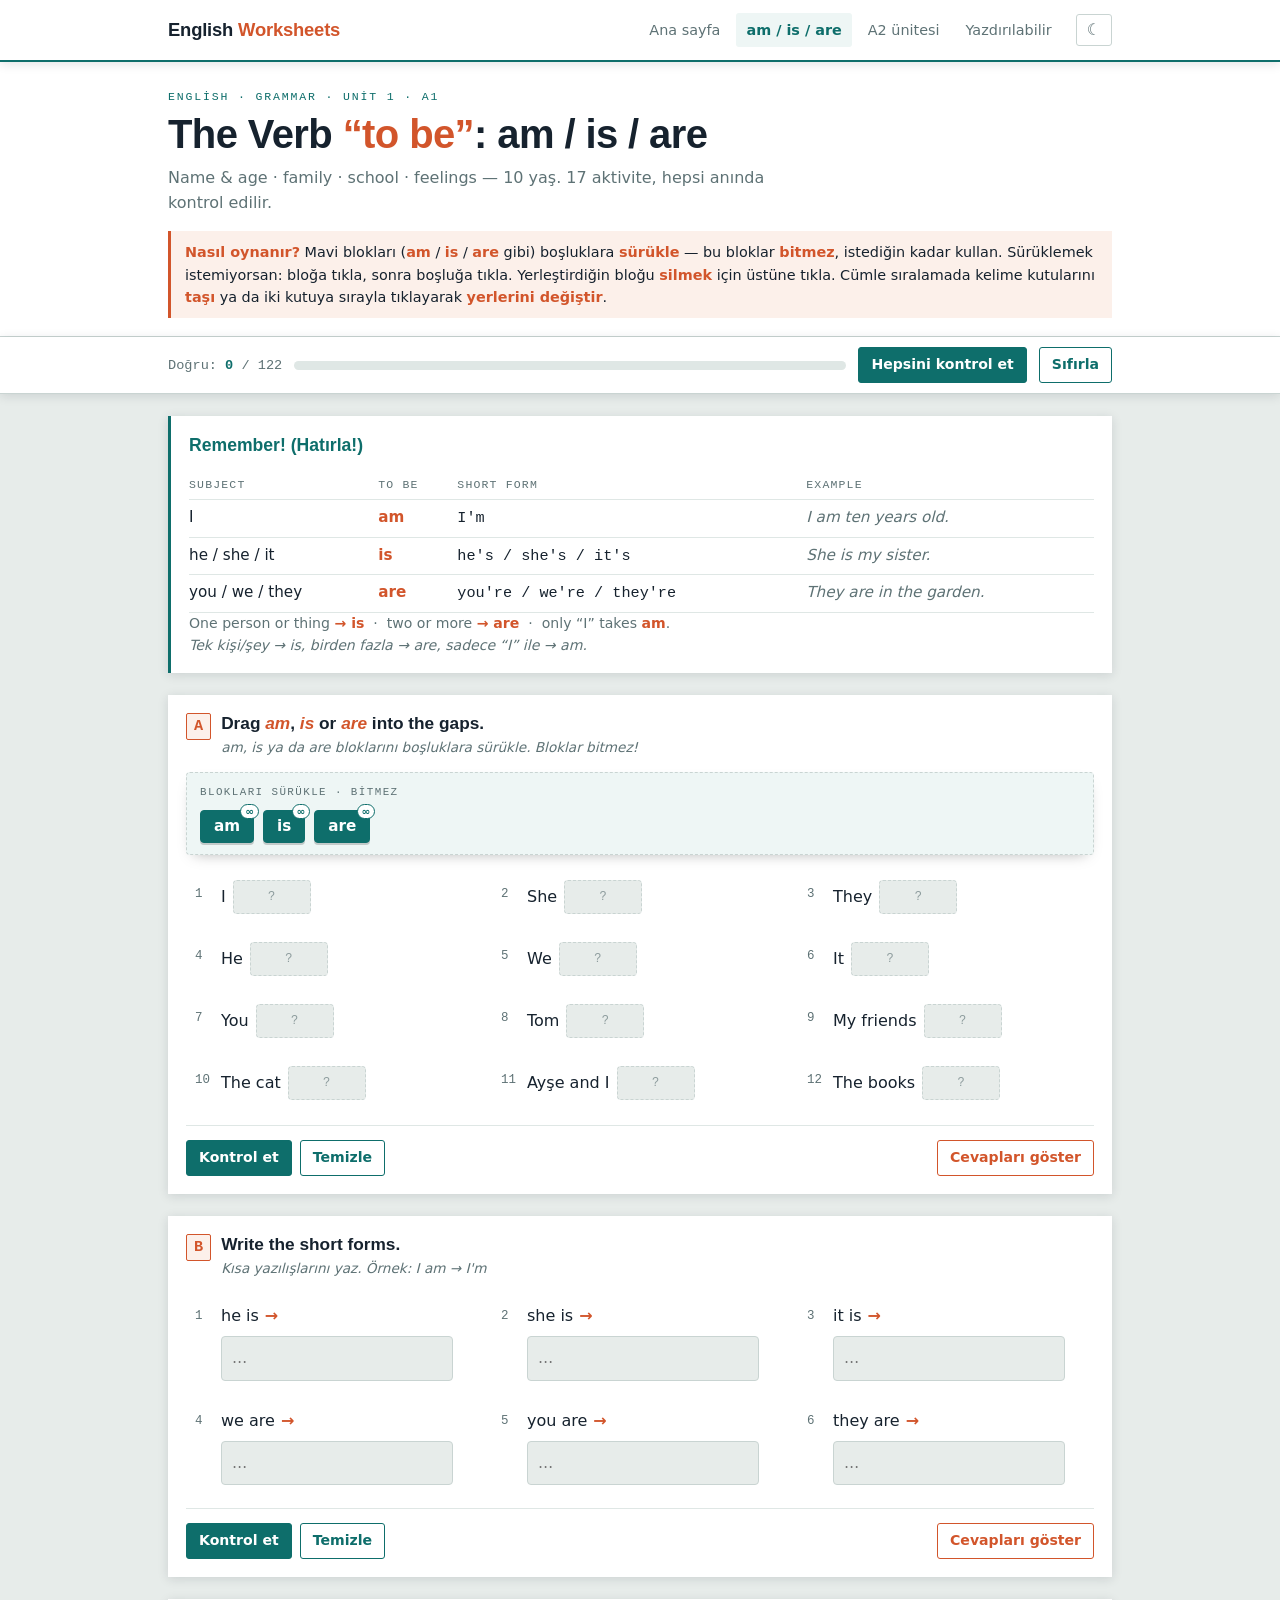
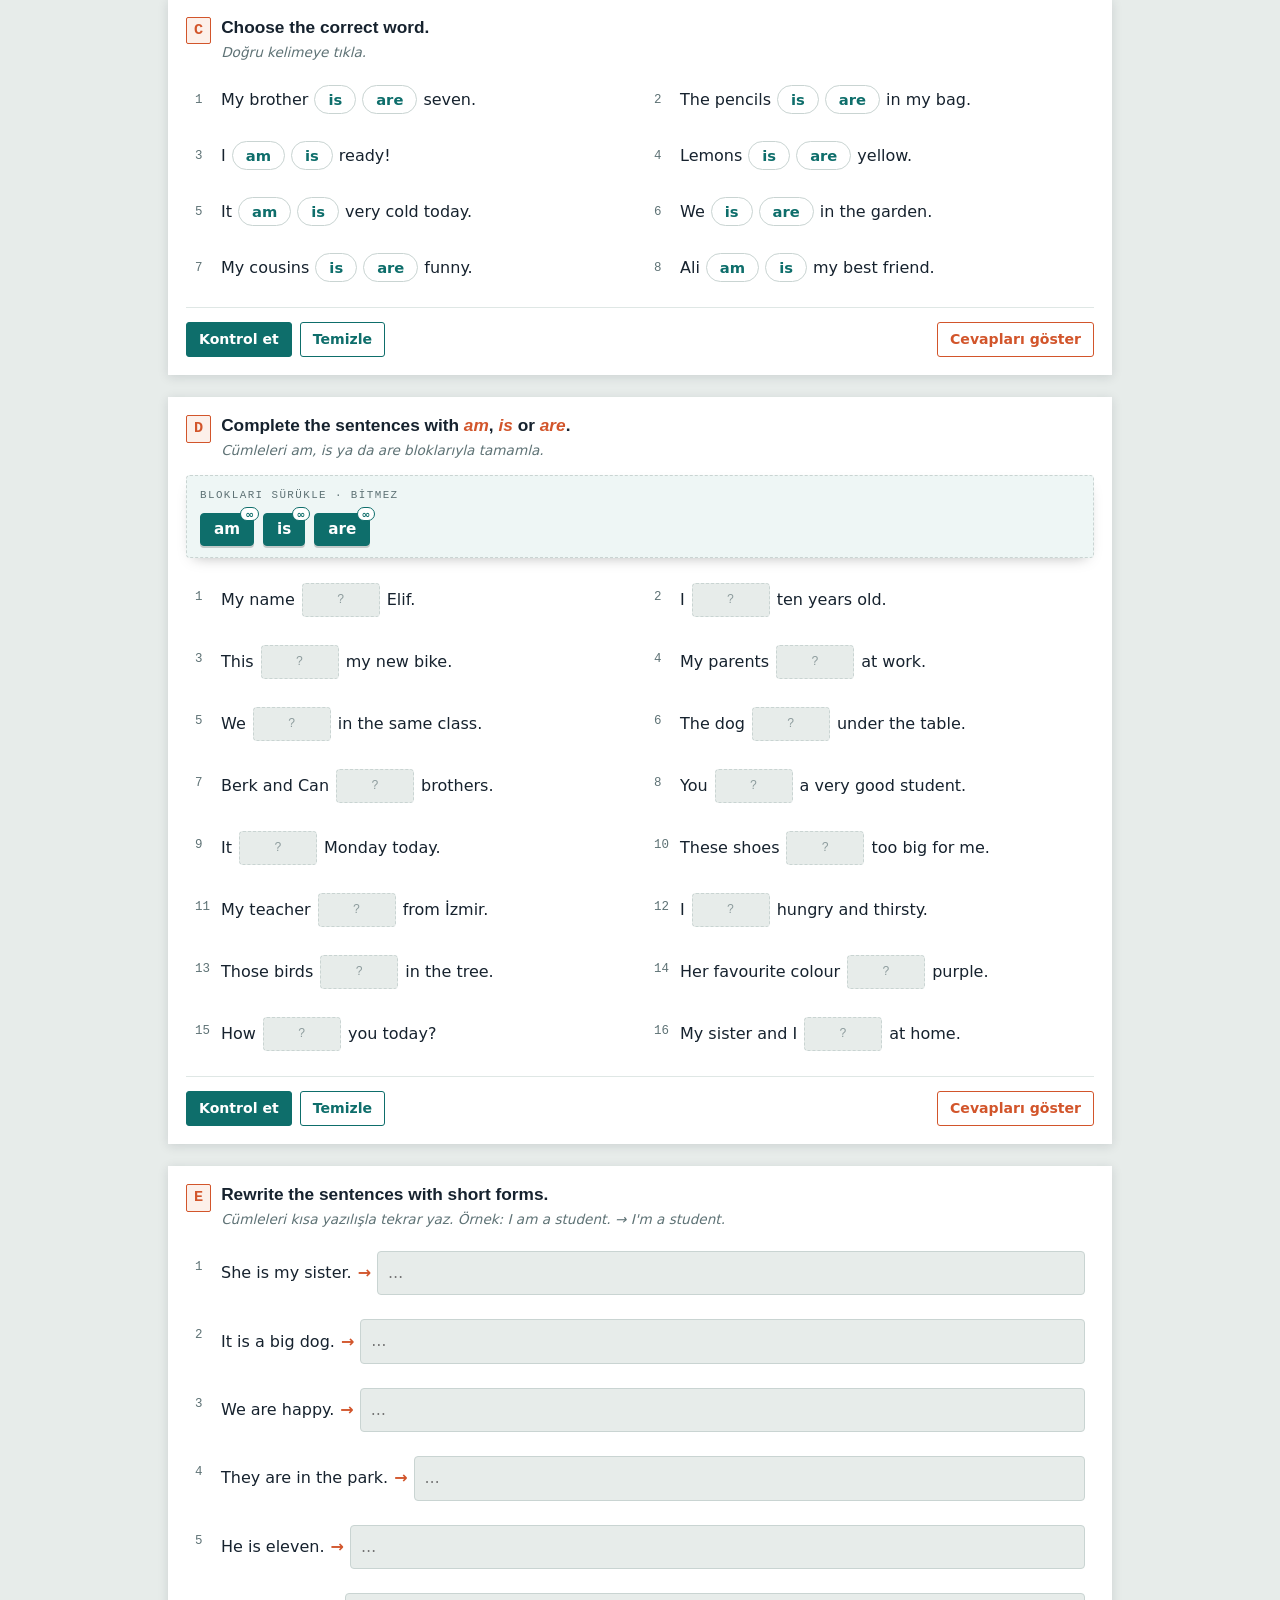
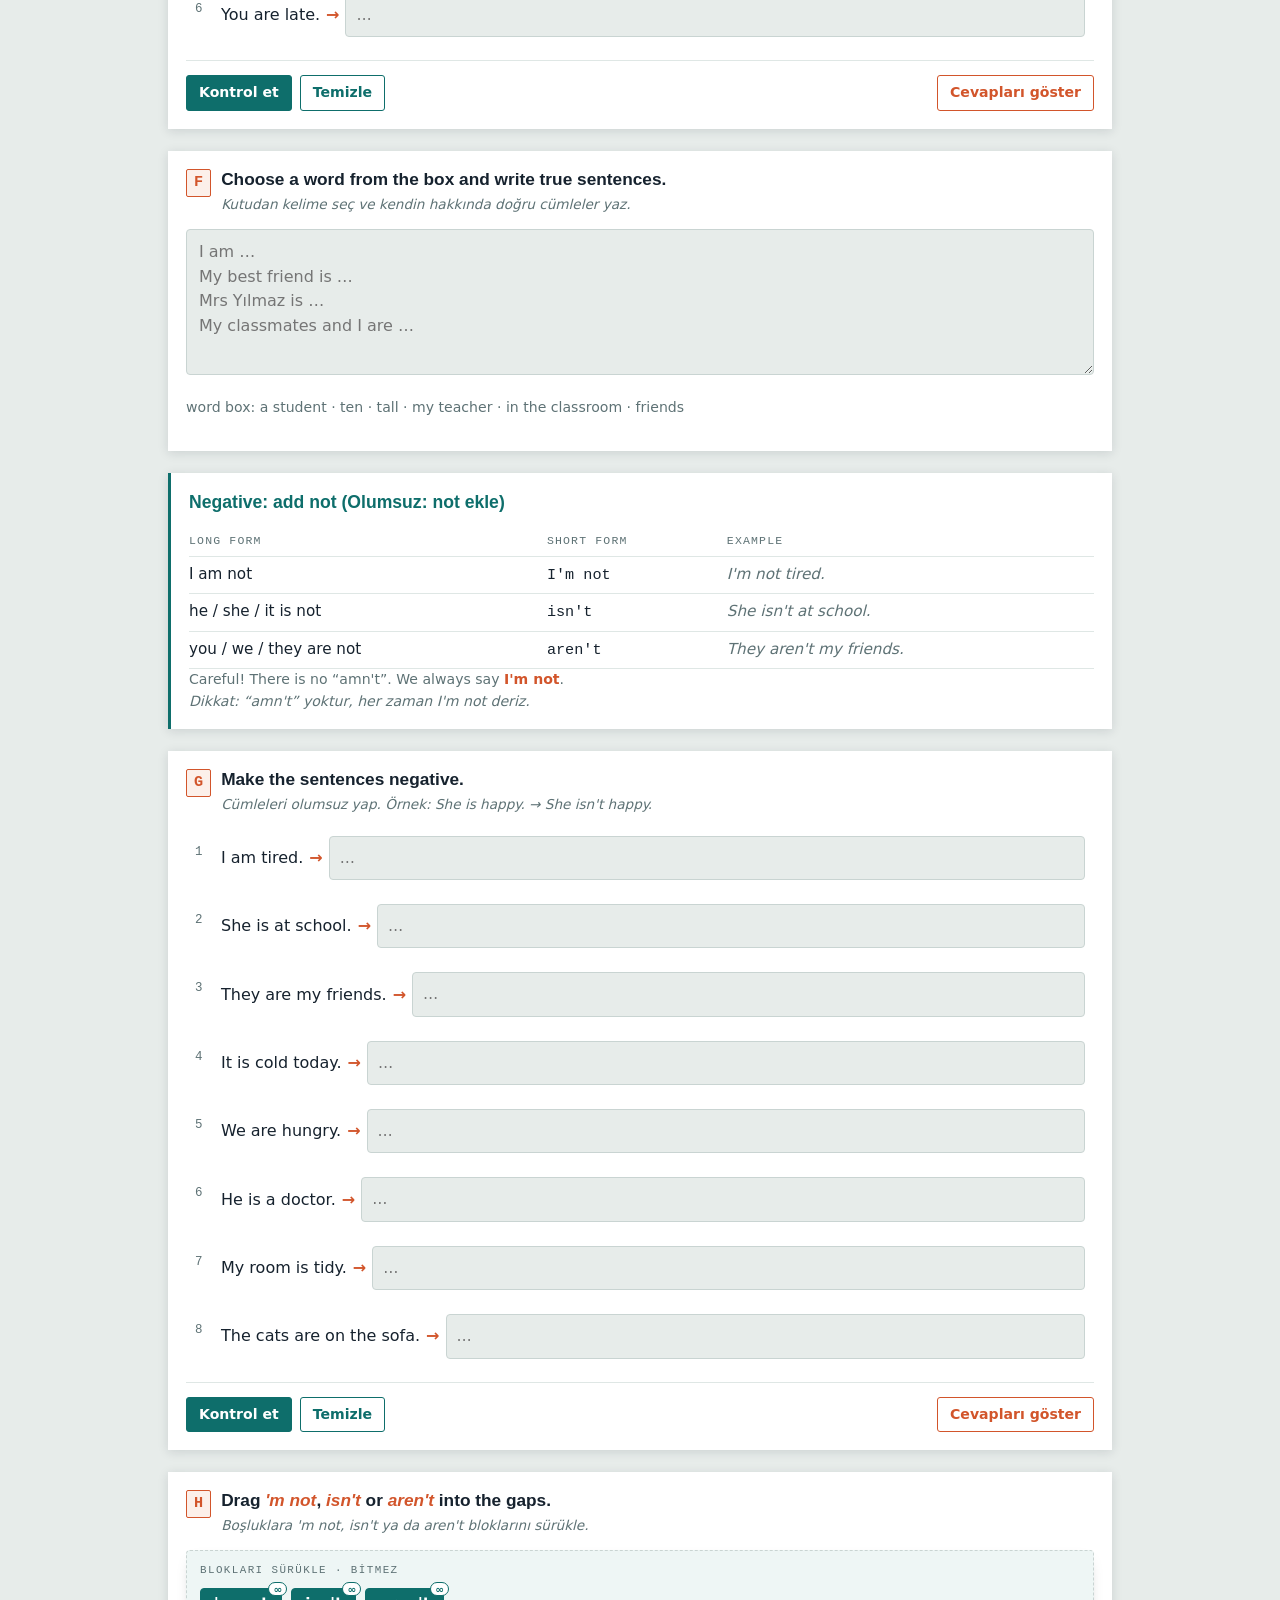
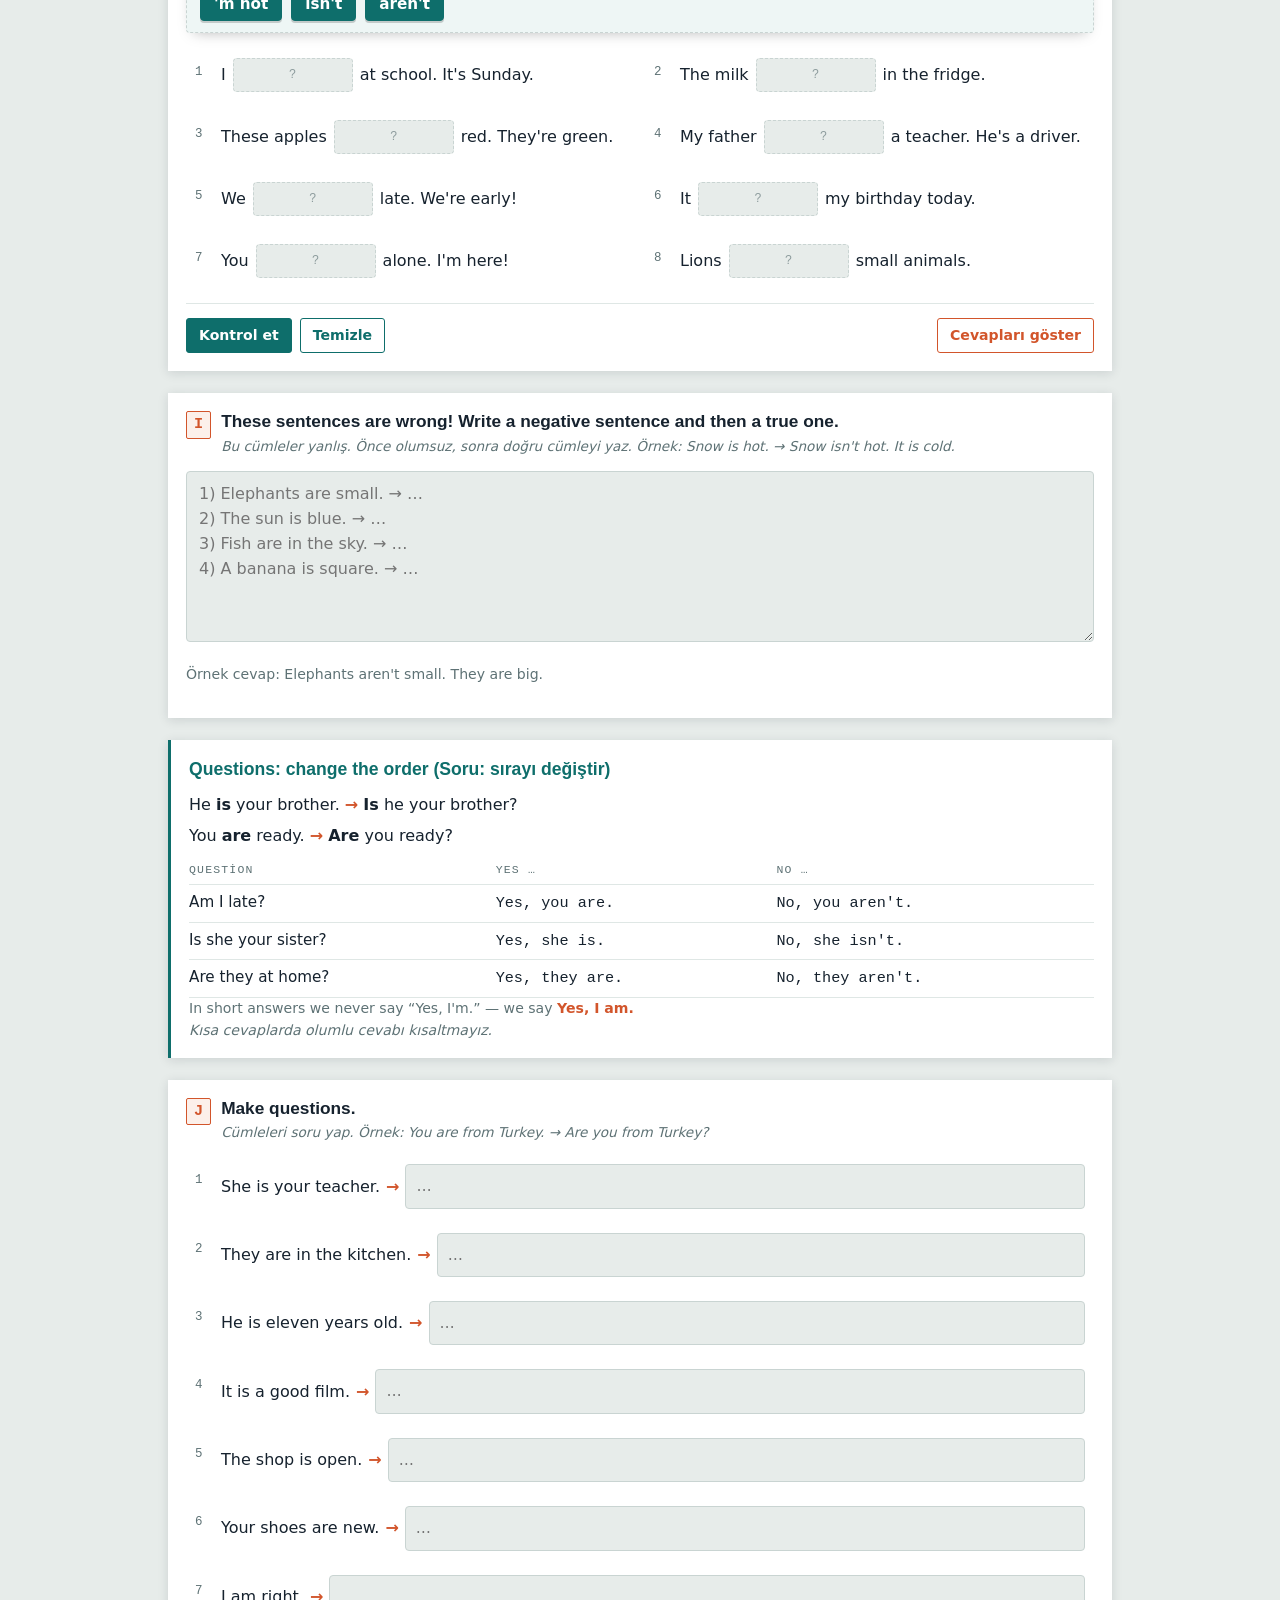
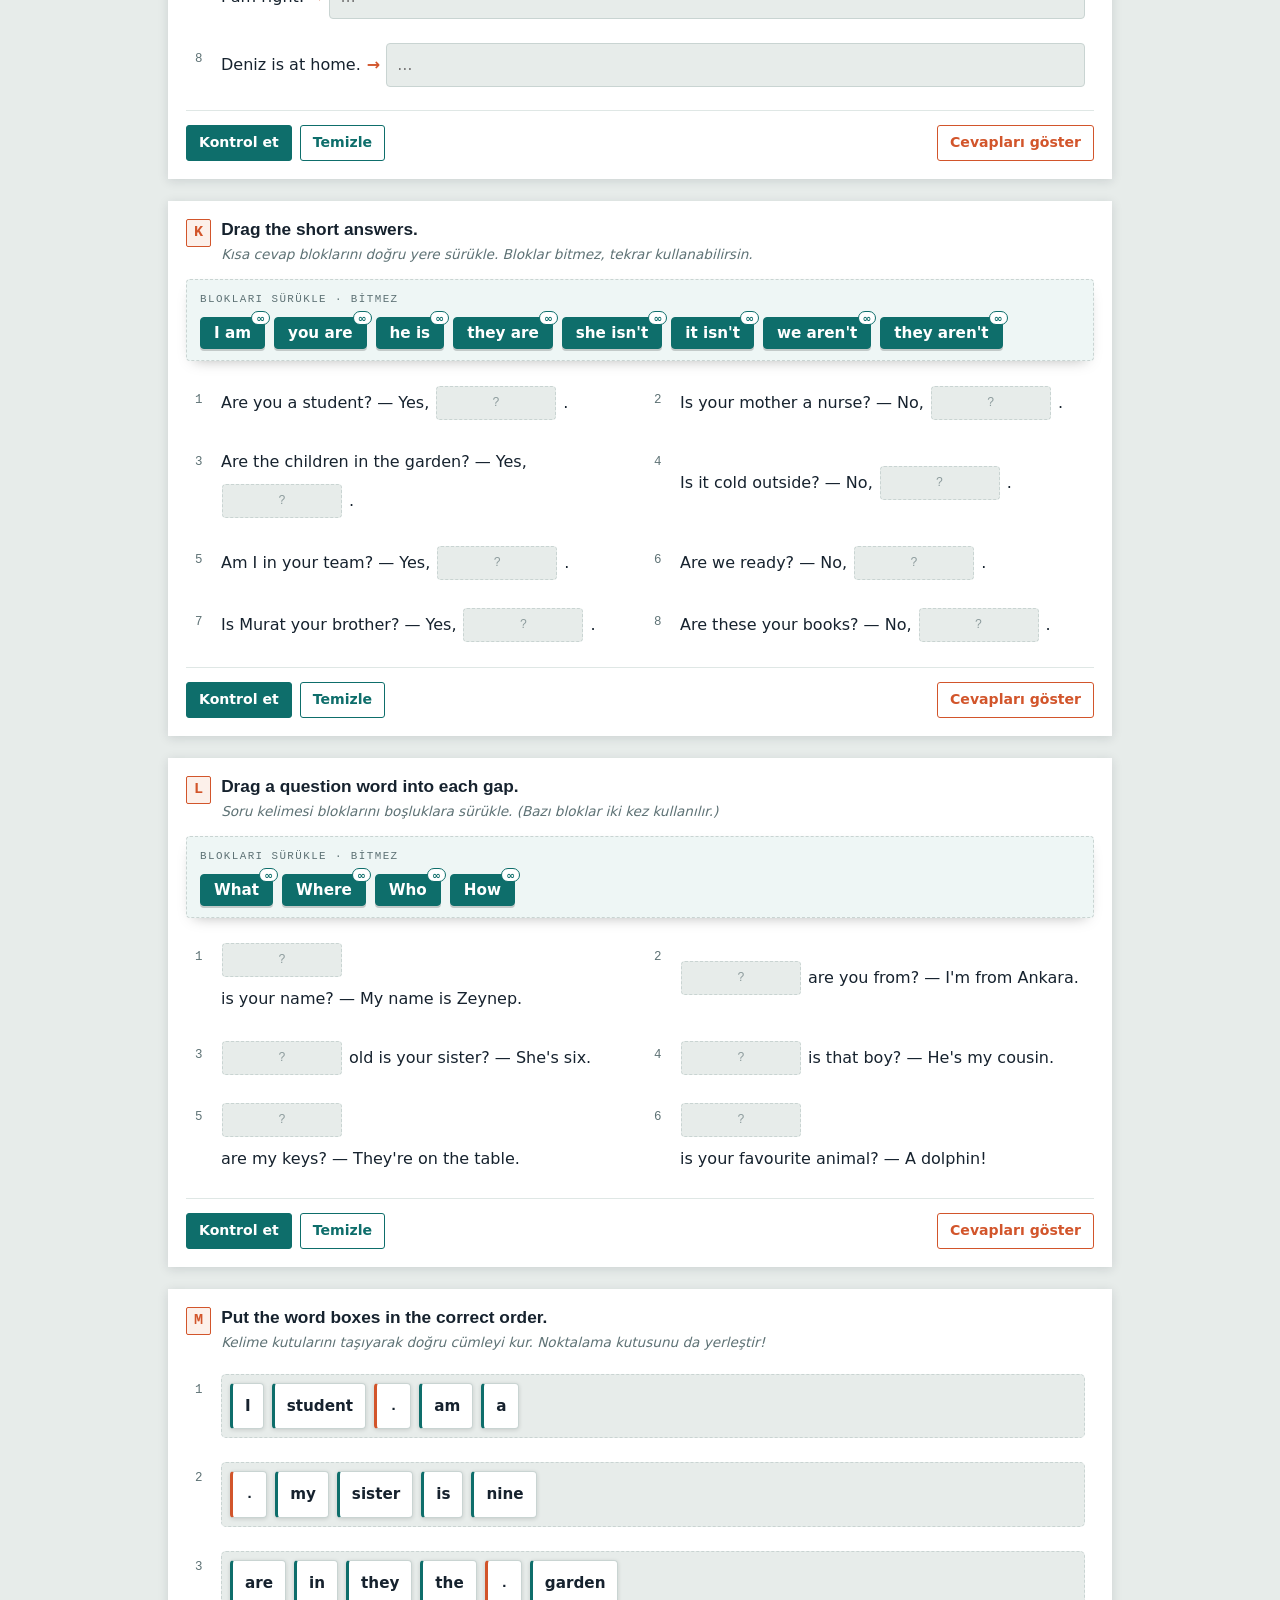
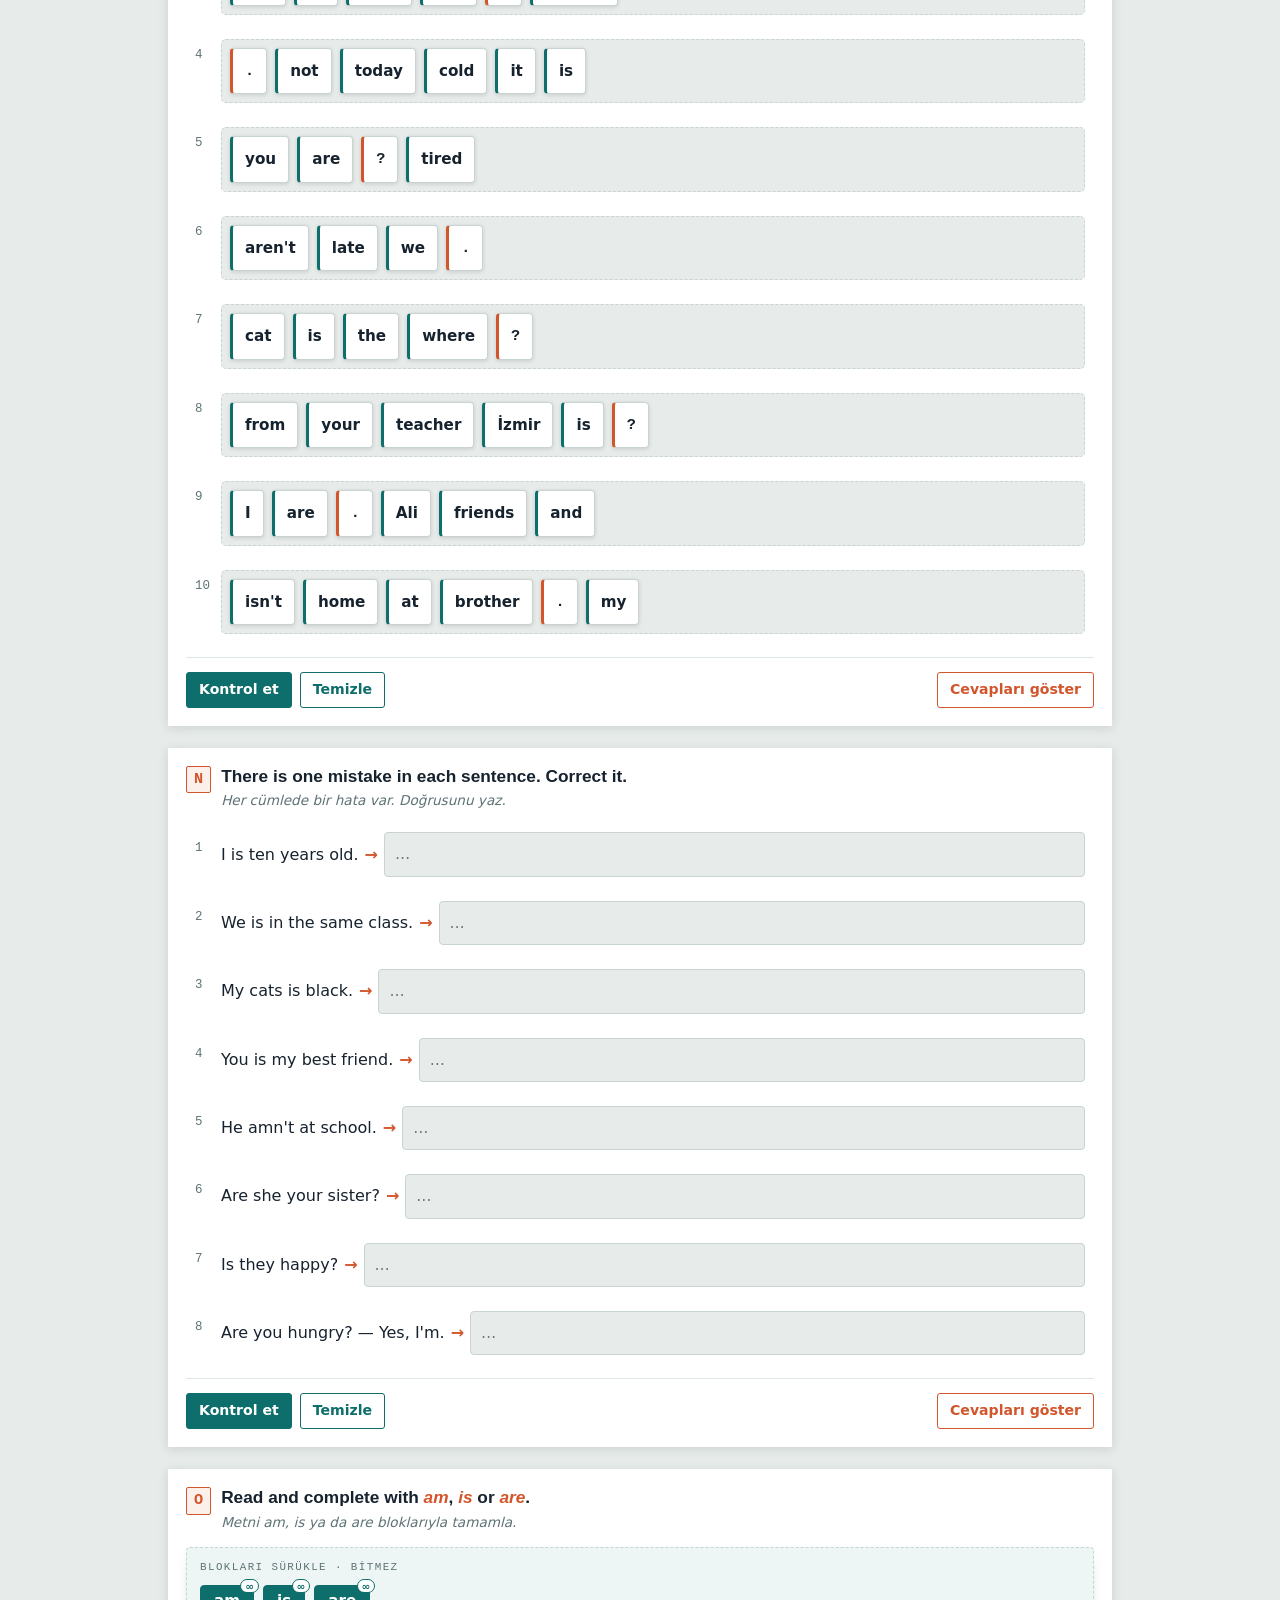
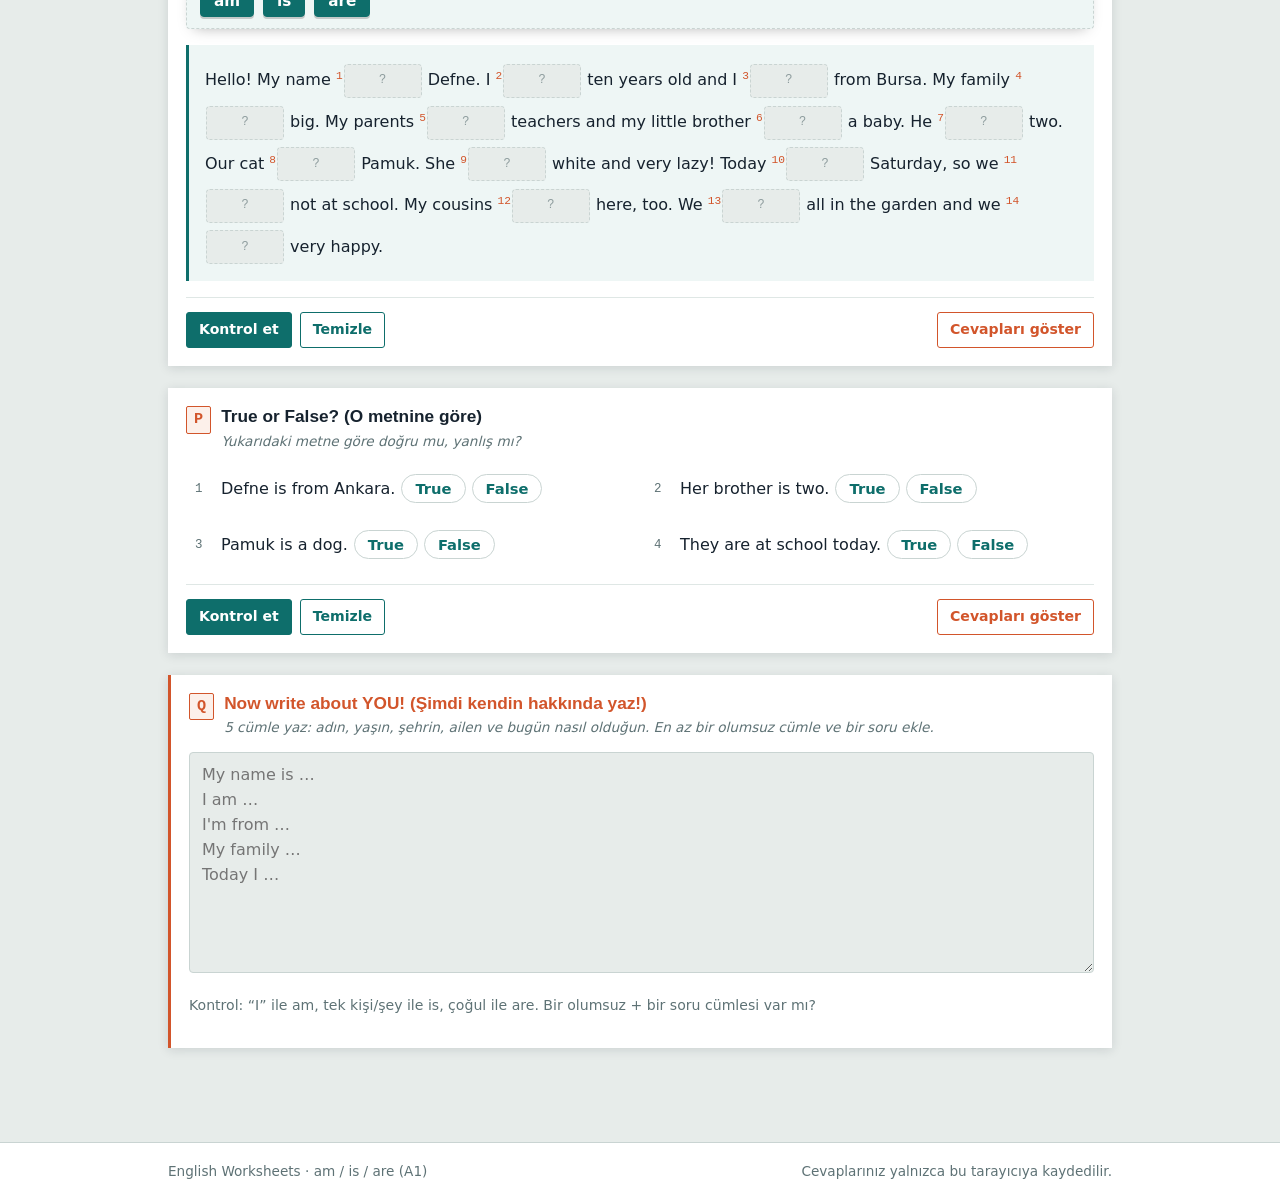
==== units/am-is-are-a1.html @ 67c7190a "first commit Co-Authored-By: Claude Opus 5 <noreply@anthropic.com>" ====
<!doctype html>
<html lang="tr">
<head>
<meta charset="utf-8">
<meta name="viewport" content="width=device-width, initial-scale=1">
<title>am / is / are — İnteraktif Ünite (A1) · English Worksheets</title>
<link rel="stylesheet" href="../assets/style.css">
</head>
<body>

<header class="site-head">
  <div class="wrap">
    <a class="brand" href="../index.html">English <em>Worksheets</em></a>
    <nav class="site-nav">
      <a href="../index.html">Ana sayfa</a>
      <a href="am-is-are-a1.html" aria-current="page">am / is / are</a>
      <a href="am-is-are-a2.html">A2 ünitesi</a>
      <a href="../am-is-are-worksheet.html">Yazdırılabilir</a>
    </nav>
    <button class="theme-btn" type="button" title="Açık / koyu tema" aria-label="Temayı değiştir">☾</button>
  </div>
</header>

<div class="unit-head">
  <div class="wrap">
    <p class="eyebrow">English · Grammar · Unit 1 · A1</p>
    <h1>The Verb <em>“to be”</em>: am / is / are</h1>
    <p class="lede">Name &amp; age · family · school · feelings — 10 yaş. 17 aktivite, hepsi anında kontrol edilir.</p>
    <div class="howto">
      <b>Nasıl oynanır?</b>
      Mavi blokları (<b>am</b> / <b>is</b> / <b>are</b> gibi) boşluklara <b>sürükle</b> — bu bloklar <b>bitmez</b>, istediğin kadar kullan.
      Sürüklemek istemiyorsan: bloğa tıkla, sonra boşluğa tıkla. Yerleştirdiğin bloğu <b>silmek</b> için üstüne tıkla.
      Cümle sıralamada kelime kutularını <b>taşı</b> ya da iki kutuya sırayla tıklayarak <b>yerlerini değiştir</b>.
    </div>
  </div>
</div>

<div class="progress-bar">
  <div class="wrap">
    <span class="count">Doğru: <b>0</b> / 0</span>
    <span class="track"><i></i></span>
    <button class="btn sm" type="button" data-act="check-all">Hepsini kontrol et</button>
    <button class="btn ghost sm" type="button" data-act="reset-all">Sıfırla</button>
  </div>
</div>

<main class="wrap" id="activities"></main>

<footer class="site-foot">
  <div class="wrap">
    <span>English Worksheets · am / is / are (A1)</span>
    <span>Cevaplarınız yalnızca bu tarayıcıya kaydedilir.</span>
  </div>
</footer>

<script src="../assets/engine.js"></script>
<script>
UZ.mount({
  unit: 'am-is-are-a1',
  container: '#activities',
  activities: [

  /* ---------------- kural ---------------- */
  {
    type: 'rule',
    title: 'Remember! (Hatırla!)',
    html: `
      <div class="scroller">
        <table class="grammar">
          <tr><th>Subject</th><th>to be</th><th>Short form</th><th>Example</th></tr>
          <tr><td>I</td><td class="be">am</td><td class="short">I'm</td><td class="ex">I am ten years old.</td></tr>
          <tr><td>he / she / it</td><td class="be">is</td><td class="short">he's / she's / it's</td><td class="ex">She is my sister.</td></tr>
          <tr><td>you / we / they</td><td class="be">are</td><td class="short">you're / we're / they're</td><td class="ex">They are in the garden.</td></tr>
        </table>
      </div>
      <p class="tip">One person or thing <b>→ is</b> &nbsp;·&nbsp; two or more <b>→ are</b> &nbsp;·&nbsp; only “I” takes <b>am</b>.<br>
      <i>Tek kişi/şey → is, birden fazla → are, sadece “I” ile → am.</i></p>`
  },

  /* ---------------- A: blok sürükleme ---------------- */
  {
    type: 'drag', tag: 'A',
    title: 'Drag <i>am</i>, <i>is</i> or <i>are</i> into the gaps.',
    tr: 'am, is ya da are bloklarını boşluklara sürükle. Bloklar bitmez!',
    bank: ['am', 'is', 'are'],
    cols: 3,
    items: [
      { q: 'I ___',          a: 'am'  },
      { q: 'She ___',        a: 'is'  },
      { q: 'They ___',       a: 'are' },
      { q: 'He ___',         a: 'is'  },
      { q: 'We ___',         a: 'are' },
      { q: 'It ___',         a: 'is'  },
      { q: 'You ___',        a: 'are' },
      { q: 'Tom ___',        a: 'is'  },
      { q: 'My friends ___', a: 'are' },
      { q: 'The cat ___',    a: 'is'  },
      { q: 'Ayşe and I ___', a: 'are' },
      { q: 'The books ___',  a: 'are' }
    ]
  },

  /* ---------------- B: yazma ---------------- */
  {
    type: 'type', tag: 'B',
    title: 'Write the short forms.',
    tr: 'Kısa yazılışlarını yaz. Örnek: I am → I\'m',
    cols: 3, size: '', placeholder: '…',
    items: [
      { q: 'he is',   a: ["he's"]   },
      { q: 'she is',  a: ["she's"]  },
      { q: 'it is',   a: ["it's"]   },
      { q: 'we are',  a: ["we're"]  },
      { q: 'you are', a: ["you're"] },
      { q: 'they are',a: ["they're"]}
    ]
  },

  /* ---------------- C: seçenek ---------------- */
  {
    type: 'choice', tag: 'C',
    title: 'Choose the correct word.',
    tr: 'Doğru kelimeye tıkla.',
    cols: 2,
    items: [
      { q: 'My brother ___ seven.',    opts: ['is', 'are'], a: 'is'  },
      { q: 'The pencils ___ in my bag.', opts: ['is', 'are'], a: 'are' },
      { q: 'I ___ ready!',             opts: ['am', 'is'],  a: 'am'  },
      { q: 'Lemons ___ yellow.',       opts: ['is', 'are'], a: 'are' },
      { q: 'It ___ very cold today.',  opts: ['am', 'is'],  a: 'is'  },
      { q: 'We ___ in the garden.',    opts: ['is', 'are'], a: 'are' },
      { q: 'My cousins ___ funny.',    opts: ['is', 'are'], a: 'are' },
      { q: 'Ali ___ my best friend.',  opts: ['am', 'is'],  a: 'is'  }
    ]
  },

  /* ---------------- D: blok sürükleme (cümleler) ---------------- */
  {
    type: 'drag', tag: 'D',
    title: 'Complete the sentences with <i>am</i>, <i>is</i> or <i>are</i>.',
    tr: 'Cümleleri am, is ya da are bloklarıyla tamamla.',
    bank: ['am', 'is', 'are'],
    cols: 2,
    items: [
      { q: 'My name ___ Elif.',              a: 'is'  },
      { q: 'I ___ ten years old.',           a: 'am'  },
      { q: 'This ___ my new bike.',          a: 'is'  },
      { q: 'My parents ___ at work.',        a: 'are' },
      { q: 'We ___ in the same class.',      a: 'are' },
      { q: 'The dog ___ under the table.',   a: 'is'  },
      { q: 'Berk and Can ___ brothers.',     a: 'are' },
      { q: 'You ___ a very good student.',   a: 'are' },
      { q: 'It ___ Monday today.',           a: 'is'  },
      { q: 'These shoes ___ too big for me.',a: 'are' },
      { q: 'My teacher ___ from İzmir.',     a: 'is'  },
      { q: 'I ___ hungry and thirsty.',      a: 'am'  },
      { q: 'Those birds ___ in the tree.',   a: 'are' },
      { q: 'Her favourite colour ___ purple.',a: 'is' },
      { q: 'How ___ you today?',             a: 'are' },
      { q: 'My sister and I ___ at home.',   a: 'are' }
    ]
  },

  /* ---------------- E: yazma ---------------- */
  {
    type: 'type', tag: 'E',
    title: 'Rewrite the sentences with short forms.',
    tr: 'Cümleleri kısa yazılışla tekrar yaz. Örnek: I am a student. → I\'m a student.',
    size: 'xl',
    items: [
      { q: 'She is my sister.',    a: ["She's my sister.", "She's my sister"] },
      { q: 'It is a big dog.',     a: ["It's a big dog.", "It's a big dog"] },
      { q: 'We are happy.',        a: ["We're happy.", "We're happy"] },
      { q: 'They are in the park.',a: ["They're in the park.", "They're in the park"] },
      { q: 'He is eleven.',        a: ["He's eleven.", "He's eleven"] },
      { q: 'You are late.',        a: ["You're late.", "You're late"] }
    ]
  },

  /* ---------------- F: serbest ---------------- */
  {
    type: 'free', tag: 'F',
    title: 'Choose a word from the box and write true sentences.',
    tr: 'Kutudan kelime seç ve kendin hakkında doğru cümleler yaz.',
    rows: 5,
    placeholder: 'I am …\nMy best friend is …\nMrs Yılmaz is …\nMy classmates and I are …',
    note: 'word box: a student · ten · tall · my teacher · in the classroom · friends'
  },

  /* ---------------- kural: olumsuz ---------------- */
  {
    type: 'rule',
    title: 'Negative: add not (Olumsuz: not ekle)',
    html: `
      <div class="scroller">
        <table class="grammar">
          <tr><th>Long form</th><th>Short form</th><th>Example</th></tr>
          <tr><td>I am not</td><td class="short">I'm not</td><td class="ex">I'm not tired.</td></tr>
          <tr><td>he / she / it is not</td><td class="short">isn't</td><td class="ex">She isn't at school.</td></tr>
          <tr><td>you / we / they are not</td><td class="short">aren't</td><td class="ex">They aren't my friends.</td></tr>
        </table>
      </div>
      <p class="tip">Careful! There is no “amn't”. We always say <b>I'm not</b>.<br><i>Dikkat: “amn't” yoktur, her zaman I'm not deriz.</i></p>`
  },

  /* ---------------- G: yazma (olumsuz) ---------------- */
  {
    type: 'type', tag: 'G',
    title: 'Make the sentences negative.',
    tr: 'Cümleleri olumsuz yap. Örnek: She is happy. → She isn\'t happy.',
    size: 'xl',
    items: [
      { q: 'I am tired.',               a: ["I'm not tired.", "I am not tired.", "I'm not tired"] },
      { q: 'She is at school.',         a: ["She isn't at school.", "She is not at school.", "She isn't at school"] },
      { q: 'They are my friends.',      a: ["They aren't my friends.", "They are not my friends.", "They aren't my friends"] },
      { q: 'It is cold today.',         a: ["It isn't cold today.", "It is not cold today.", "It isn't cold today"] },
      { q: 'We are hungry.',            a: ["We aren't hungry.", "We are not hungry.", "We aren't hungry"] },
      { q: 'He is a doctor.',           a: ["He isn't a doctor.", "He is not a doctor.", "He isn't a doctor"] },
      { q: 'My room is tidy.',          a: ["My room isn't tidy.", "My room is not tidy.", "My room isn't tidy"] },
      { q: 'The cats are on the sofa.', a: ["The cats aren't on the sofa.", "The cats are not on the sofa.", "The cats aren't on the sofa"] }
    ]
  },

  /* ---------------- H: blok sürükleme (olumsuz) ---------------- */
  {
    type: 'drag', tag: 'H',
    title: "Drag <i>'m not</i>, <i>isn't</i> or <i>aren't</i> into the gaps.",
    tr: "Boşluklara 'm not, isn't ya da aren't bloklarını sürükle.",
    bank: ["'m not", "isn't", "aren't"],
    cols: 2, wide: true,
    items: [
      { q: "I ___ at school. It's Sunday.",           a: "'m not"  },
      { q: 'The milk ___ in the fridge.',             a: "isn't"   },
      { q: "These apples ___ red. They're green.",    a: "aren't"  },
      { q: "My father ___ a teacher. He's a driver.", a: "isn't"   },
      { q: "We ___ late. We're early!",               a: "aren't"  },
      { q: 'It ___ my birthday today.',               a: "isn't"   },
      { q: "You ___ alone. I'm here!",                a: "aren't"  },
      { q: 'Lions ___ small animals.',                a: "aren't"  }
    ]
  },

  /* ---------------- I: serbest (düzelt) ---------------- */
  {
    type: 'free', tag: 'I',
    title: 'These sentences are wrong! Write a negative sentence and then a true one.',
    tr: 'Bu cümleler yanlış. Önce olumsuz, sonra doğru cümleyi yaz. Örnek: Snow is hot. → Snow isn\'t hot. It is cold.',
    rows: 6,
    placeholder: '1) Elephants are small. → …\n2) The sun is blue. → …\n3) Fish are in the sky. → …\n4) A banana is square. → …',
    note: 'Örnek cevap: Elephants aren\'t small. They are big.'
  },

  /* ---------------- kural: soru ---------------- */
  {
    type: 'rule',
    title: 'Questions: change the order (Soru: sırayı değiştir)',
    html: `
      <p>He <b>is</b> your brother. <span class="arrow">→</span> <b>Is</b> he your brother?</p>
      <p>You <b>are</b> ready. <span class="arrow">→</span> <b>Are</b> you ready?</p>
      <div class="scroller">
        <table class="grammar">
          <tr><th>Question</th><th>Yes …</th><th>No …</th></tr>
          <tr><td>Am I late?</td><td class="short">Yes, you are.</td><td class="short">No, you aren't.</td></tr>
          <tr><td>Is she your sister?</td><td class="short">Yes, she is.</td><td class="short">No, she isn't.</td></tr>
          <tr><td>Are they at home?</td><td class="short">Yes, they are.</td><td class="short">No, they aren't.</td></tr>
        </table>
      </div>
      <p class="tip">In short answers we never say “Yes, I'm.” — we say <b>Yes, I am.</b><br><i>Kısa cevaplarda olumlu cevabı kısaltmayız.</i></p>`
  },

  /* ---------------- J: yazma (soru) ---------------- */
  {
    type: 'type', tag: 'J',
    title: 'Make questions.',
    tr: 'Cümleleri soru yap. Örnek: You are from Turkey. → Are you from Turkey?',
    size: 'xl',
    items: [
      { q: 'She is your teacher.',      a: ['Is she your teacher?', 'Is she your teacher'] },
      { q: 'They are in the kitchen.',  a: ['Are they in the kitchen?', 'Are they in the kitchen'] },
      { q: 'He is eleven years old.',   a: ['Is he eleven years old?', 'Is he eleven years old'] },
      { q: 'It is a good film.',        a: ['Is it a good film?', 'Is it a good film'] },
      { q: 'The shop is open.',         a: ['Is the shop open?', 'Is the shop open'] },
      { q: 'Your shoes are new.',       a: ['Are your shoes new?', 'Are your shoes new'] },
      { q: 'I am right.',               a: ['Am I right?', 'Am I right'] },
      { q: 'Deniz is at home.',         a: ['Is Deniz at home?', 'Is Deniz at home'] }
    ]
  },

  /* ---------------- K: blok sürükleme (kısa cevap) ---------------- */
  {
    type: 'drag', tag: 'K',
    title: 'Drag the short answers.',
    tr: 'Kısa cevap bloklarını doğru yere sürükle. Bloklar bitmez, tekrar kullanabilirsin.',
    bank: ['I am', 'you are', 'he is', 'they are', "she isn't", "it isn't", "we aren't", "they aren't"],
    cols: 2, wide: true,
    items: [
      { q: 'Are you a student? — Yes, ___.',              a: 'I am'       },
      { q: 'Is your mother a nurse? — No, ___.',          a: "she isn't"  },
      { q: 'Are the children in the garden? — Yes, ___.', a: 'they are'   },
      { q: 'Is it cold outside? — No, ___.',              a: "it isn't"   },
      { q: 'Am I in your team? — Yes, ___.',              a: 'you are'    },
      { q: 'Are we ready? — No, ___.',                    a: "we aren't"  },
      { q: 'Is Murat your brother? — Yes, ___.',          a: 'he is'      },
      { q: 'Are these your books? — No, ___.',            a: "they aren't"}
    ]
  },

  /* ---------------- L: blok sürükleme (soru kelimeleri) ---------------- */
  {
    type: 'drag', tag: 'L',
    title: 'Drag a question word into each gap.',
    tr: 'Soru kelimesi bloklarını boşluklara sürükle. (Bazı bloklar iki kez kullanılır.)',
    bank: ['What', 'Where', 'Who', 'How'],
    cols: 2, wide: true,
    items: [
      { q: '___ is your name? — My name is Zeynep.',     a: 'What'  },
      { q: '___ are you from? — I\'m from Ankara.',       a: 'Where' },
      { q: '___ old is your sister? — She\'s six.',       a: 'How'   },
      { q: '___ is that boy? — He\'s my cousin.',         a: 'Who'   },
      { q: '___ are my keys? — They\'re on the table.',   a: 'Where' },
      { q: '___ is your favourite animal? — A dolphin!',  a: 'What'  }
    ]
  },

  /* ---------------- M: cümle sıralama (taşınabilir kutular) ---------------- */
  {
    type: 'order', tag: 'M',
    title: 'Put the word boxes in the correct order.',
    tr: 'Kelime kutularını taşıyarak doğru cümleyi kur. Noktalama kutusunu da yerleştir!',
    items: [
      { words: ['am', 'I', 'student', 'a', '.'],                  a: ['I', 'am', 'a', 'student', '.'] },
      { words: ['is', 'sister', 'my', 'nine', '.'],               a: ['My', 'sister', 'is', 'nine', '.'] },
      { words: ['are', 'they', 'garden', 'the', 'in', '.'],       a: ['They', 'are', 'in', 'the', 'garden', '.'] },
      { words: ['not', 'is', 'cold', 'it', 'today', '.'],         a: ['It', 'is', 'not', 'cold', 'today', '.'] },
      { words: ['you', 'are', 'tired', '?'],                      a: ['Are', 'you', 'tired', '?'] },
      { words: ["aren't", 'we', 'late', '.'],                     a: ['We', "aren't", 'late', '.'] },
      { words: ['is', 'where', 'cat', 'the', '?'],                a: ['Where', 'is', 'the', 'cat', '?'] },
      { words: ['teacher', 'is', 'your', 'from', 'İzmir', '?'],   a: ['Is', 'your', 'teacher', 'from', 'İzmir', '?'] },
      { words: ['and', 'Ali', 'friends', 'are', 'I', '.'],        a: ['Ali', 'and', 'I', 'are', 'friends', '.'] },
      { words: ["isn't", 'brother', 'my', 'home', 'at', '.'],     a: ['My', 'brother', "isn't", 'at', 'home', '.'] }
    ]
  },

  /* ---------------- N: yazma (hatayı düzelt) ---------------- */
  {
    type: 'type', tag: 'N',
    title: 'There is one mistake in each sentence. Correct it.',
    tr: 'Her cümlede bir hata var. Doğrusunu yaz.',
    size: 'xl',
    items: [
      { q: 'I is ten years old.',        a: ['I am ten years old.', "I'm ten years old.", 'I am ten years old'] },
      { q: 'We is in the same class.',   a: ['We are in the same class.', "We're in the same class.", 'We are in the same class'] },
      { q: 'My cats is black.',          a: ['My cats are black.', 'My cats are black'] },
      { q: 'You is my best friend.',     a: ['You are my best friend.', "You're my best friend.", 'You are my best friend'] },
      { q: "He amn't at school.",        a: ["He isn't at school.", 'He is not at school.', "He isn't at school"] },
      { q: 'Are she your sister?',       a: ['Is she your sister?', 'Is she your sister'] },
      { q: 'Is they happy?',             a: ['Are they happy?', 'Are they happy'] },
      { q: "Are you hungry? — Yes, I'm.",a: ['Yes, I am.', 'Are you hungry? — Yes, I am.', 'Yes, I am'] }
    ]
  },

  /* ---------------- O: okuma + blok sürükleme ---------------- */
  {
    type: 'cloze', tag: 'O',
    title: 'Read and complete with <i>am</i>, <i>is</i> or <i>are</i>.',
    tr: 'Metni am, is ya da are bloklarıyla tamamla.',
    bank: ['am', 'is', 'are'],
    text: 'Hello! My name ___ Defne. I ___ ten years old and I ___ from Bursa. ' +
          'My family ___ big. My parents ___ teachers and my little brother ___ a baby. ' +
          'He ___ two. Our cat ___ Pamuk. She ___ white and very lazy! ' +
          'Today ___ Saturday, so we ___ not at school. My cousins ___ here, too. ' +
          'We ___ all in the garden and we ___ very happy.',
    answers: ['is', 'am', 'am', 'is', 'are', 'is', 'is', 'is', 'is', 'is', 'are', 'are', 'are', 'are']
  },

  /* ---------------- P: True / False ---------------- */
  {
    type: 'choice', tag: 'P',
    title: 'True or False? (O metnine göre)',
    tr: 'Yukarıdaki metne göre doğru mu, yanlış mı?',
    cols: 2,
    items: [
      { q: 'Defne is from Ankara.',    opts: ['True', 'False'], a: 'False' },
      { q: 'Her brother is two.',      opts: ['True', 'False'], a: 'True'  },
      { q: 'Pamuk is a dog.',          opts: ['True', 'False'], a: 'False' },
      { q: 'They are at school today.',opts: ['True', 'False'], a: 'False' }
    ]
  },

  /* ---------------- Q: serbest yazma ---------------- */
  {
    type: 'free', tag: 'Q', challenge: true,
    title: 'Now write about YOU! (Şimdi kendin hakkında yaz!)',
    tr: '5 cümle yaz: adın, yaşın, şehrin, ailen ve bugün nasıl olduğun. En az bir olumsuz cümle ve bir soru ekle.',
    rows: 8,
    placeholder: "My name is …\nI am …\nI'm from …\nMy family …\nToday I …",
    note: 'Kontrol: “I” ile am, tek kişi/şey ile is, çoğul ile are. Bir olumsuz + bir soru cümlesi var mı?'
  }

  ]
});
</script>
</body>
</html>
---- assets/style.css ----
/* ===========================================================
   English Worksheets — ortak tema + interaktif aktivite stilleri
   =========================================================== */

:root {
  --paper: #ffffff;
  --ground: #e7ecea;
  --ink: #16222e;
  --ink-soft: #5e7275;
  --rule: #c9d4d2;
  --rule-soft: #dfe7e5;
  --teal: #0e6e6b;
  --teal-tint: #eef6f5;
  --orange: #d2552b;
  --orange-tint: #fcf0ea;
  --ok: #1d7a4c;
  --ok-tint: #e9f6ee;
  --bad: #c3341f;
  --bad-tint: #fcebe8;
  --shadow: 0 2px 10px rgba(22, 34, 46, .13);
  --shadow-lift: 0 10px 26px rgba(22, 34, 46, .22);
}

@media (prefers-color-scheme: dark) {
  :root {
    --paper: #151c21;
    --ground: #0d1215;
    --ink: #e6edea;
    --ink-soft: #9aaeb0;
    --rule: #38474b;
    --rule-soft: #263137;
    --teal: #5ac8bd;
    --teal-tint: #19282a;
    --orange: #f0906a;
    --orange-tint: #2a1f1a;
    --ok: #63d19a;
    --ok-tint: #14271d;
    --bad: #f3846f;
    --bad-tint: #2b1a17;
    --shadow: 0 2px 10px rgba(0, 0, 0, .5);
    --shadow-lift: 0 10px 26px rgba(0, 0, 0, .6);
  }
}
:root[data-theme="dark"] {
  --paper: #151c21;
  --ground: #0d1215;
  --ink: #e6edea;
  --ink-soft: #9aaeb0;
  --rule: #38474b;
  --rule-soft: #263137;
  --teal: #5ac8bd;
  --teal-tint: #19282a;
  --orange: #f0906a;
  --orange-tint: #2a1f1a;
  --ok: #63d19a;
  --ok-tint: #14271d;
  --bad: #f3846f;
  --bad-tint: #2b1a17;
  --shadow: 0 2px 10px rgba(0, 0, 0, .5);
  --shadow-lift: 0 10px 26px rgba(0, 0, 0, .6);
}
:root[data-theme="light"] {
  --paper: #ffffff;
  --ground: #e7ecea;
  --ink: #16222e;
  --ink-soft: #5e7275;
  --rule: #c9d4d2;
  --rule-soft: #dfe7e5;
  --teal: #0e6e6b;
  --teal-tint: #eef6f5;
  --orange: #d2552b;
  --orange-tint: #fcf0ea;
  --ok: #1d7a4c;
  --ok-tint: #e9f6ee;
  --bad: #c3341f;
  --bad-tint: #fcebe8;
  --shadow: 0 2px 10px rgba(22, 34, 46, .13);
  --shadow-lift: 0 10px 26px rgba(22, 34, 46, .22);
}

* { box-sizing: border-box; }
[hidden] { display: none !important; }   /* .solution/.score gizli kalsın */

body {
  margin: 0;
  background: var(--ground);
  color: var(--ink);
  font-family: "Segoe UI", -apple-system, system-ui, sans-serif;
  font-size: 16px;
  line-height: 1.55;
  -webkit-text-size-adjust: 100%;
}

a { color: var(--teal); }

.wrap { max-width: 980px; margin: 0 auto; padding: 0 18px; }

/* ---------------- site header ---------------- */
.site-head {
  position: sticky;
  top: 0;
  z-index: 40;
  background: var(--paper);
  border-bottom: 2.5px solid var(--teal);
  box-shadow: var(--shadow);
}
.site-head .wrap {
  display: flex;
  align-items: center;
  gap: 14px;
  min-height: 60px;
  flex-wrap: wrap;
  padding-top: 8px;
  padding-bottom: 8px;
}
.brand {
  font-family: "Trebuchet MS", "Segoe UI", sans-serif;
  font-weight: 700;
  font-size: 1.15rem;
  letter-spacing: -.01em;
  text-decoration: none;
  color: var(--ink);
  margin-right: auto;
}
.brand em { font-style: normal; color: var(--orange); }
.site-nav { display: flex; gap: 6px; flex-wrap: wrap; }
.site-nav a {
  font-size: .9rem;
  text-decoration: none;
  color: var(--ink-soft);
  padding: 6px 10px;
  border-radius: 3px;
}
.site-nav a:hover { background: var(--teal-tint); color: var(--teal); }
.site-nav a[aria-current="page"] { color: var(--teal); font-weight: 600; background: var(--teal-tint); }

.theme-btn {
  font: inherit;
  font-size: 1rem;
  line-height: 1;
  background: transparent;
  border: 1.5px solid var(--rule);
  color: var(--ink-soft);
  border-radius: 3px;
  padding: 7px 10px;
  cursor: pointer;
}
.theme-btn:hover { border-color: var(--teal); color: var(--teal); }

/* ---------------- generic typography ---------------- */
.eyebrow {
  font-family: Consolas, "Courier New", monospace;
  font-size: .72rem;
  letter-spacing: .16em;
  text-transform: uppercase;
  color: var(--teal);
  margin: 0 0 6px;
}
h1 {
  font-family: "Trebuchet MS", "Segoe UI", sans-serif;
  font-size: clamp(1.7rem, 4.6vw, 2.5rem);
  line-height: 1.1;
  letter-spacing: -.015em;
  text-wrap: balance;
  margin: 0;
}
h1 em { font-style: normal; color: var(--orange); }
.lede { color: var(--ink-soft); margin: 10px 0 0; max-width: 62ch; }

/* ---------------- hero ---------------- */
.hero {
  background: var(--paper);
  border-bottom: 1px solid var(--rule);
  padding: 36px 0 32px;
}
.hero .sub { color: var(--ink-soft); margin: 10px 0 0; max-width: 60ch; }
.hero-cta { display: flex; gap: 10px; flex-wrap: wrap; margin-top: 20px; }

/* ---------------- buttons ---------------- */
.btn {
  font: inherit;
  font-weight: 600;
  border: 1.5px solid var(--teal);
  background: var(--teal);
  color: var(--paper);
  border-radius: 3px;
  padding: 9px 16px;
  cursor: pointer;
  text-decoration: none;
  display: inline-flex;
  align-items: center;
  gap: 7px;
}
.btn:hover { filter: brightness(1.1); }
.btn:focus-visible { outline: 3px solid var(--orange); outline-offset: 2px; }
.btn.ghost { background: transparent; color: var(--teal); }
.btn.ghost:hover { background: var(--teal-tint); filter: none; }
.btn.warn { border-color: var(--orange); background: transparent; color: var(--orange); }
.btn.warn:hover { background: var(--orange-tint); filter: none; }
.btn.sm { padding: 6px 12px; font-size: .88rem; }

/* ---------------- unit cards (hub) ---------------- */
.section-h {
  display: flex;
  align-items: baseline;
  justify-content: space-between;
  gap: 12px;
  border-bottom: 1px solid var(--rule);
  padding-bottom: 8px;
  margin: 34px 0 18px;
}
.section-h h2 {
  font-family: "Trebuchet MS", "Segoe UI", sans-serif;
  font-size: 1.25rem;
  margin: 0;
}
.section-h p { margin: 0; color: var(--ink-soft); font-size: .88rem; }

.grid { display: grid; gap: 16px; grid-template-columns: repeat(auto-fill, minmax(270px, 1fr)); }

.unit {
  background: var(--paper);
  border-left: 3px solid var(--teal);
  box-shadow: var(--shadow);
  padding: 16px 18px 18px;
  display: flex;
  flex-direction: column;
  gap: 8px;
  text-decoration: none;
  color: inherit;
  transition: transform .12s ease, box-shadow .12s ease;
}
.unit:hover { transform: translateY(-2px); box-shadow: var(--shadow-lift); }
.unit.flat { border-left-color: var(--orange); }
.unit .kicker {
  font-family: Consolas, "Courier New", monospace;
  font-size: .7rem;
  letter-spacing: .14em;
  text-transform: uppercase;
  color: var(--ink-soft);
}
.unit h3 {
  font-family: "Trebuchet MS", "Segoe UI", sans-serif;
  font-size: 1.1rem;
  margin: 0;
  line-height: 1.2;
}
.unit p { margin: 0; font-size: .9rem; color: var(--ink-soft); }
.unit .meta {
  margin-top: auto;
  padding-top: 8px;
  display: flex;
  gap: 8px;
  flex-wrap: wrap;
  align-items: center;
  font-size: .78rem;
  color: var(--ink-soft);
}
.pill {
  font-family: Consolas, "Courier New", monospace;
  font-size: .72rem;
  letter-spacing: .06em;
  border: 1.2px solid var(--rule);
  border-radius: 999px;
  padding: 2px 9px;
  color: var(--ink-soft);
}
.pill.done { border-color: var(--ok); color: var(--ok); background: var(--ok-tint); }
.pill.live { border-color: var(--teal); color: var(--teal); background: var(--teal-tint); }
.pill.soon { opacity: .65; }

/* ---------------- unit page shell ---------------- */
/* .wrap'ın padding kısayolu main'in alt boşluğunu eziyor → seçici sınıfla eşlensin */
main, main.wrap { padding-bottom: 72px; }

.unit-head {
  background: var(--paper);
  border-bottom: 1px solid var(--rule);
  padding: 26px 0 18px;
}
.howto {
  margin: 16px 0 0;
  border-left: 3px solid var(--orange);
  background: var(--orange-tint);
  padding: 10px 14px;
  font-size: .9rem;
}
.howto b { color: var(--orange); }

/* progress bar */
.progress-bar {
  position: sticky;
  top: 60px;
  z-index: 30;
  background: var(--paper);
  border-bottom: 1px solid var(--rule);
  box-shadow: var(--shadow);
}
.progress-bar .wrap {
  display: flex;
  align-items: center;
  gap: 12px;
  flex-wrap: wrap;
  padding-top: 10px;
  padding-bottom: 10px;
}
.track {
  flex: 1 1 160px;
  height: 9px;
  background: var(--rule-soft);
  border-radius: 999px;
  overflow: hidden;
  min-width: 120px;
}
.track i { display: block; height: 100%; width: 0; background: var(--teal); transition: width .35s ease; }
.progress-bar .count {
  font-family: Consolas, "Courier New", monospace;
  font-size: .85rem;
  color: var(--ink-soft);
  font-variant-numeric: tabular-nums;
}
.progress-bar .count b { color: var(--teal); }

/* ---------------- rule box ---------------- */
.rulebox {
  background: var(--paper);
  border-left: 3px solid var(--teal);
  box-shadow: var(--shadow);
  padding: 16px 18px;
  margin: 22px 0;
}
.rulebox h2 {
  font-family: "Trebuchet MS", "Segoe UI", sans-serif;
  font-size: 1.1rem;
  color: var(--teal);
  margin: 0 0 10px;
}
.rulebox p { margin: 0 0 6px; }
.rulebox p:last-child { margin-bottom: 0; }
.tip { font-size: .88rem; color: var(--ink-soft); }
.tip b { color: var(--orange); }

.scroller { overflow-x: auto; }
table.grammar { border-collapse: collapse; width: 100%; font-size: .95rem; }
.grammar th, .grammar td {
  text-align: left;
  padding: 6px 12px 6px 0;
  border-bottom: 1px solid var(--rule-soft);
  vertical-align: baseline;
}
.grammar th {
  font-family: Consolas, "Courier New", monospace;
  font-size: .72rem;
  letter-spacing: .1em;
  text-transform: uppercase;
  color: var(--ink-soft);
  font-weight: 400;
}
.grammar td.be { font-weight: 700; color: var(--orange); white-space: nowrap; }
.grammar td.short { font-family: Consolas, "Courier New", monospace; white-space: nowrap; }
.grammar td.ex { color: var(--ink-soft); font-style: italic; }

/* ===========================================================
   AKTİVİTE KARTLARI
   =========================================================== */
.card {
  background: var(--paper);
  box-shadow: var(--shadow);
  padding: 18px;
  margin: 22px 0;
  scroll-margin-top: 130px;
}
.card-h { display: flex; align-items: flex-start; gap: 10px; margin-bottom: 14px; }
.card-h .tag {
  font-family: Consolas, "Courier New", monospace;
  font-size: .95rem;
  font-weight: 700;
  color: var(--orange);
  background: var(--orange-tint);
  border: 1.4px solid var(--orange);
  border-radius: 2px;
  padding: 1px 7px;
  flex: none;
}
.card-h h2 {
  font-family: "Trebuchet MS", "Segoe UI", sans-serif;
  font-size: 1.08rem;
  margin: 0;
  line-height: 1.25;
}
.card-h h2 i { color: var(--orange); font-style: italic; }
.card-h .tr { margin: 3px 0 0; font-size: .85rem; font-style: italic; color: var(--ink-soft); }
.card-h .hd { flex: 1 1 auto; min-width: 0; }
.card-h .score {
  flex: none;
  font-family: Consolas, "Courier New", monospace;
  font-size: .85rem;
  font-variant-numeric: tabular-nums;
  border: 1.4px solid var(--rule);
  border-radius: 999px;
  padding: 3px 11px;
  color: var(--ink-soft);
  white-space: nowrap;
}
.card-h .score.good { border-color: var(--ok); color: var(--ok); background: var(--ok-tint); }
.card-h .score.mid { border-color: var(--orange); color: var(--orange); background: var(--orange-tint); }

.actions {
  display: flex;
  gap: 8px;
  flex-wrap: wrap;
  margin-top: 16px;
  padding-top: 14px;
  border-top: 1px solid var(--rule-soft);
}
.actions .spacer { flex: 1 1 auto; }

/* ---------------- kelime bankası (bitmeyen bloklar) ---------------- */
.bank {
  border: 1.6px dashed var(--rule);
  border-radius: 4px;
  background: var(--teal-tint);
  padding: 11px 13px;
  margin: 0 0 16px;
  display: flex;
  flex-wrap: wrap;
  align-items: center;
  gap: 9px;
}
.bank .bank-label {
  font-family: Consolas, "Courier New", monospace;
  font-size: .68rem;
  letter-spacing: .13em;
  text-transform: uppercase;
  color: var(--ink-soft);
  margin-right: 2px;
  width: 100%;
}
.bank.sticky {
  position: sticky;
  top: 108px;
  z-index: 20;
  background: var(--teal-tint);
  box-shadow: 0 6px 14px -8px rgba(0, 0, 0, .35);
}

/* bir blok: hem bankada (kopyalanır) hem boşlukta (taşınır) */
.chip {
  font: inherit;
  font-weight: 600;
  font-size: .95rem;
  line-height: 1.1;
  color: var(--paper);
  background: var(--teal);
  border: 1.5px solid var(--teal);
  border-radius: 4px;
  padding: 7px 13px;
  cursor: grab;
  box-shadow: 0 2px 0 rgba(0, 0, 0, .18);
  touch-action: none;
  user-select: none;
  -webkit-user-select: none;
  white-space: nowrap;
}
.chip:hover { filter: brightness(1.08); }
.chip:focus-visible { outline: 3px solid var(--orange); outline-offset: 2px; }
.chip.picked {
  background: var(--orange);
  border-color: var(--orange);
  box-shadow: 0 0 0 3px var(--orange-tint), 0 2px 0 rgba(0, 0, 0, .18);
}
.chip.infinite { position: relative; }
.chip.infinite::after {
  content: "∞";
  position: absolute;
  top: -7px;
  right: -6px;
  font-size: .66rem;
  font-weight: 700;
  line-height: 1;
  color: var(--teal);
  background: var(--paper);
  border: 1.2px solid var(--teal);
  border-radius: 999px;
  padding: 1px 4px;
}

/* sürüklenen hayalet */
.drag-ghost {
  position: fixed;
  z-index: 9999;
  pointer-events: none;
  transform: translate(-50%, -50%) rotate(-2deg) scale(1.06);
  box-shadow: var(--shadow-lift);
  opacity: .95;
}

/* ---------------- boşluklar (drop alanı) ---------------- */
.slot {
  display: inline-flex;
  align-items: center;
  justify-content: center;
  vertical-align: middle;
  min-width: 78px;
  min-height: 34px;
  padding: 0 4px;
  margin: 2px 1px;
  border: 1.6px dashed var(--rule);
  border-radius: 4px;
  background: var(--ground);
  cursor: pointer;
  touch-action: none;
}
.slot.wide { min-width: 120px; }
.slot::before {
  content: attr(data-hint);
  font-family: Consolas, "Courier New", monospace;
  font-size: .75rem;
  color: var(--ink-soft);
  opacity: .65;
}
.slot.filled { border-style: solid; border-color: transparent; background: transparent; padding: 0; }
.slot.filled::before { content: none; }
.slot.over { border-color: var(--orange); background: var(--orange-tint); }
.slot .chip { cursor: grab; }
.slot.ok { background: var(--ok-tint); border-color: var(--ok); border-style: solid; }
.slot.ok .chip { background: var(--ok); border-color: var(--ok); }
.slot.bad { background: var(--bad-tint); border-color: var(--bad); border-style: solid; }
.slot.bad .chip { background: var(--bad); border-color: var(--bad); }

/* ---------------- soru listeleri ---------------- */
ol.items {
  list-style: none;
  counter-reset: q;
  margin: 0;
  padding: 0;
  display: grid;
  gap: 10px;
}
ol.items.cols-2 { grid-template-columns: 1fr 1fr; }
ol.items.cols-3 { grid-template-columns: 1fr 1fr 1fr; }
ol.items > li {
  counter-increment: q;
  display: flex;
  flex-wrap: wrap;
  align-items: center;
  gap: 4px 6px;
  padding: 6px 8px 6px 34px;
  position: relative;
  border-radius: 4px;
  border: 1.4px solid transparent;
  line-height: 2;
}
ol.items > li::before {
  content: counter(q);
  position: absolute;
  left: 8px;
  top: 10px;
  font-family: Consolas, "Courier New", monospace;
  font-size: .78rem;
  color: var(--ink-soft);
  font-variant-numeric: tabular-nums;
}
ol.items > li.row-ok { background: var(--ok-tint); border-color: color-mix(in srgb, var(--ok) 35%, transparent); }
ol.items > li.row-bad { background: var(--bad-tint); border-color: color-mix(in srgb, var(--bad) 35%, transparent); }

.arrow { color: var(--orange); font-weight: 700; }
.solution {
  display: block;
  width: 100%;
  font-size: .85rem;
  color: var(--ok);
  font-family: Consolas, "Courier New", monospace;
  margin-top: 2px;
}
.solution::before { content: "✓ "; }

/* ---------------- yazma (input) ---------------- */
.ti {
  font: inherit;
  font-size: .95rem;
  color: var(--ink);
  background: var(--ground);
  border: 1.6px solid var(--rule);
  border-radius: 4px;
  padding: 6px 10px;
  width: 11ch;
  min-width: 0;
}
.ti.lg { width: 24ch; }
.ti.xl { width: 100%; flex: 1 1 220px; }
.ti:focus-visible { outline: 3px solid var(--orange); outline-offset: 1px; border-color: var(--teal); }
.ti.ok { border-color: var(--ok); background: var(--ok-tint); }
.ti.bad { border-color: var(--bad); background: var(--bad-tint); }

/* ---------------- seçenek butonları ---------------- */
.opts { display: inline-flex; gap: 6px; flex-wrap: wrap; }
.opt {
  font: inherit;
  font-size: .92rem;
  font-weight: 600;
  color: var(--teal);
  background: transparent;
  border: 1.6px solid var(--rule);
  border-radius: 999px;
  padding: 4px 13px;
  cursor: pointer;
  line-height: 1.3;
}
.opt:hover { border-color: var(--teal); background: var(--teal-tint); }
.opt:focus-visible { outline: 3px solid var(--orange); outline-offset: 2px; }
.opt[aria-pressed="true"] { background: var(--teal); border-color: var(--teal); color: var(--paper); }
.opt.ok { background: var(--ok); border-color: var(--ok); color: var(--paper); }
.opt.bad { background: var(--bad); border-color: var(--bad); color: var(--paper); }
.opt.show-ans { border-color: var(--ok); color: var(--ok); background: var(--ok-tint); }

/* ---------------- cümle sıralama (taşınabilir kutular) ---------------- */
.order-row {
  display: flex;
  flex-wrap: wrap;
  gap: 8px;
  align-items: center;
  width: 100%;
  min-height: 46px;
  padding: 8px;
  border: 1.6px dashed var(--rule);
  border-radius: 5px;
  background: var(--ground);
  touch-action: none;
}
.order-row.over { border-color: var(--orange); }
.order-row.ok { border-style: solid; border-color: var(--ok); background: var(--ok-tint); }
.order-row.bad { border-style: solid; border-color: var(--bad); background: var(--bad-tint); }
.wbox {
  font: inherit;
  font-size: .95rem;
  font-weight: 600;
  color: var(--ink);
  background: var(--paper);
  border: 1.5px solid var(--rule);
  border-left: 3px solid var(--teal);
  border-radius: 4px;
  padding: 7px 12px;
  cursor: grab;
  box-shadow: 0 1px 4px rgba(0, 0, 0, .14);
  touch-action: none;
  user-select: none;
  -webkit-user-select: none;
  white-space: nowrap;
}
.wbox:focus-visible { outline: 3px solid var(--orange); outline-offset: 2px; }
.wbox.picked { border-left-color: var(--orange); background: var(--orange-tint); }
.wbox.punct { border-left-color: var(--orange); font-family: Consolas, "Courier New", monospace; }
.wbox.dragging { opacity: .35; }
.order-row.ok .wbox { border-left-color: var(--ok); }
.order-row.bad .wbox { border-left-color: var(--bad); }

/* ---------------- okuma metni ---------------- */
.reading {
  background: var(--teal-tint);
  border-left: 3px solid var(--teal);
  padding: 14px 16px;
  line-height: 2.6;
  margin: 0 0 14px;
}
.reading .n {
  font-family: Consolas, "Courier New", monospace;
  font-size: .7rem;
  color: var(--orange);
  vertical-align: super;
}

/* ---------------- okuma parçası (metin + sözlük) ---------------- */
.story {
  background: var(--teal-tint);
  border-left: 3px solid var(--teal);
  padding: 14px 16px;
  margin: 0 0 14px;
}
.story h3 {
  font-family: "Trebuchet MS", "Segoe UI", sans-serif;
  font-size: 1.15rem;
  color: var(--teal);
  margin: 0;
}
.story .byline { margin: 2px 0 12px; font-size: .85rem; font-style: italic; color: var(--ink-soft); }
.story p { margin: 0 0 10px; line-height: 1.85; }
.story p:last-child { margin-bottom: 0; }

.gloss {
  display: grid;
  grid-template-columns: repeat(auto-fit, minmax(160px, 1fr));
  gap: 4px 16px;
  border: 1.5px dashed var(--rule);
  border-radius: 4px;
  padding: 10px 12px;
  font-size: .9rem;
}
.gloss .gloss-h {
  grid-column: 1 / -1;
  font-family: Consolas, "Courier New", monospace;
  font-size: .72rem;
  letter-spacing: .12em;
  text-transform: uppercase;
  color: var(--ink-soft);
  margin-bottom: 2px;
}
.gloss b { color: var(--teal); }

/* ---------------- serbest yazma ---------------- */
.free {
  width: 100%;
  font: inherit;
  color: var(--ink);
  background: var(--ground);
  border: 1.6px solid var(--rule);
  border-radius: 4px;
  padding: 10px 12px;
  min-height: 120px;
  resize: vertical;
}
.free:focus-visible { outline: 3px solid var(--orange); outline-offset: 1px; border-color: var(--teal); }
.card.challenge { border-left: 3px solid var(--orange); }
.card.challenge .card-h h2 { color: var(--orange); }

/* ---------------- toast ---------------- */
.toast {
  position: fixed;
  left: 50%;
  bottom: 26px;
  transform: translate(-50%, 20px);
  z-index: 9998;
  background: var(--ink);
  color: var(--paper);
  padding: 11px 20px;
  border-radius: 999px;
  font-weight: 600;
  font-size: .95rem;
  box-shadow: var(--shadow-lift);
  opacity: 0;
  pointer-events: none;
  transition: opacity .2s ease, transform .2s ease;
}
.toast.show { opacity: 1; transform: translate(-50%, 0); }

/* ---------------- footer ---------------- */
.site-foot {
  border-top: 1px solid var(--rule);
  background: var(--paper);
  padding: 18px 0;
  font-size: .85rem;
  color: var(--ink-soft);
}
.site-foot .wrap { display: flex; justify-content: space-between; gap: 12px; flex-wrap: wrap; }

/* ---------------- responsive ---------------- */
@media (max-width: 760px) {
  ol.items.cols-2, ol.items.cols-3 { grid-template-columns: 1fr; }
  .bank.sticky { position: static; }
  .progress-bar { position: static; }
  .card { padding: 14px 12px; margin: 16px -4px; }
}

@media (prefers-reduced-motion: reduce) {
  * { transition: none !important; }
  .unit:hover { transform: none; }
}
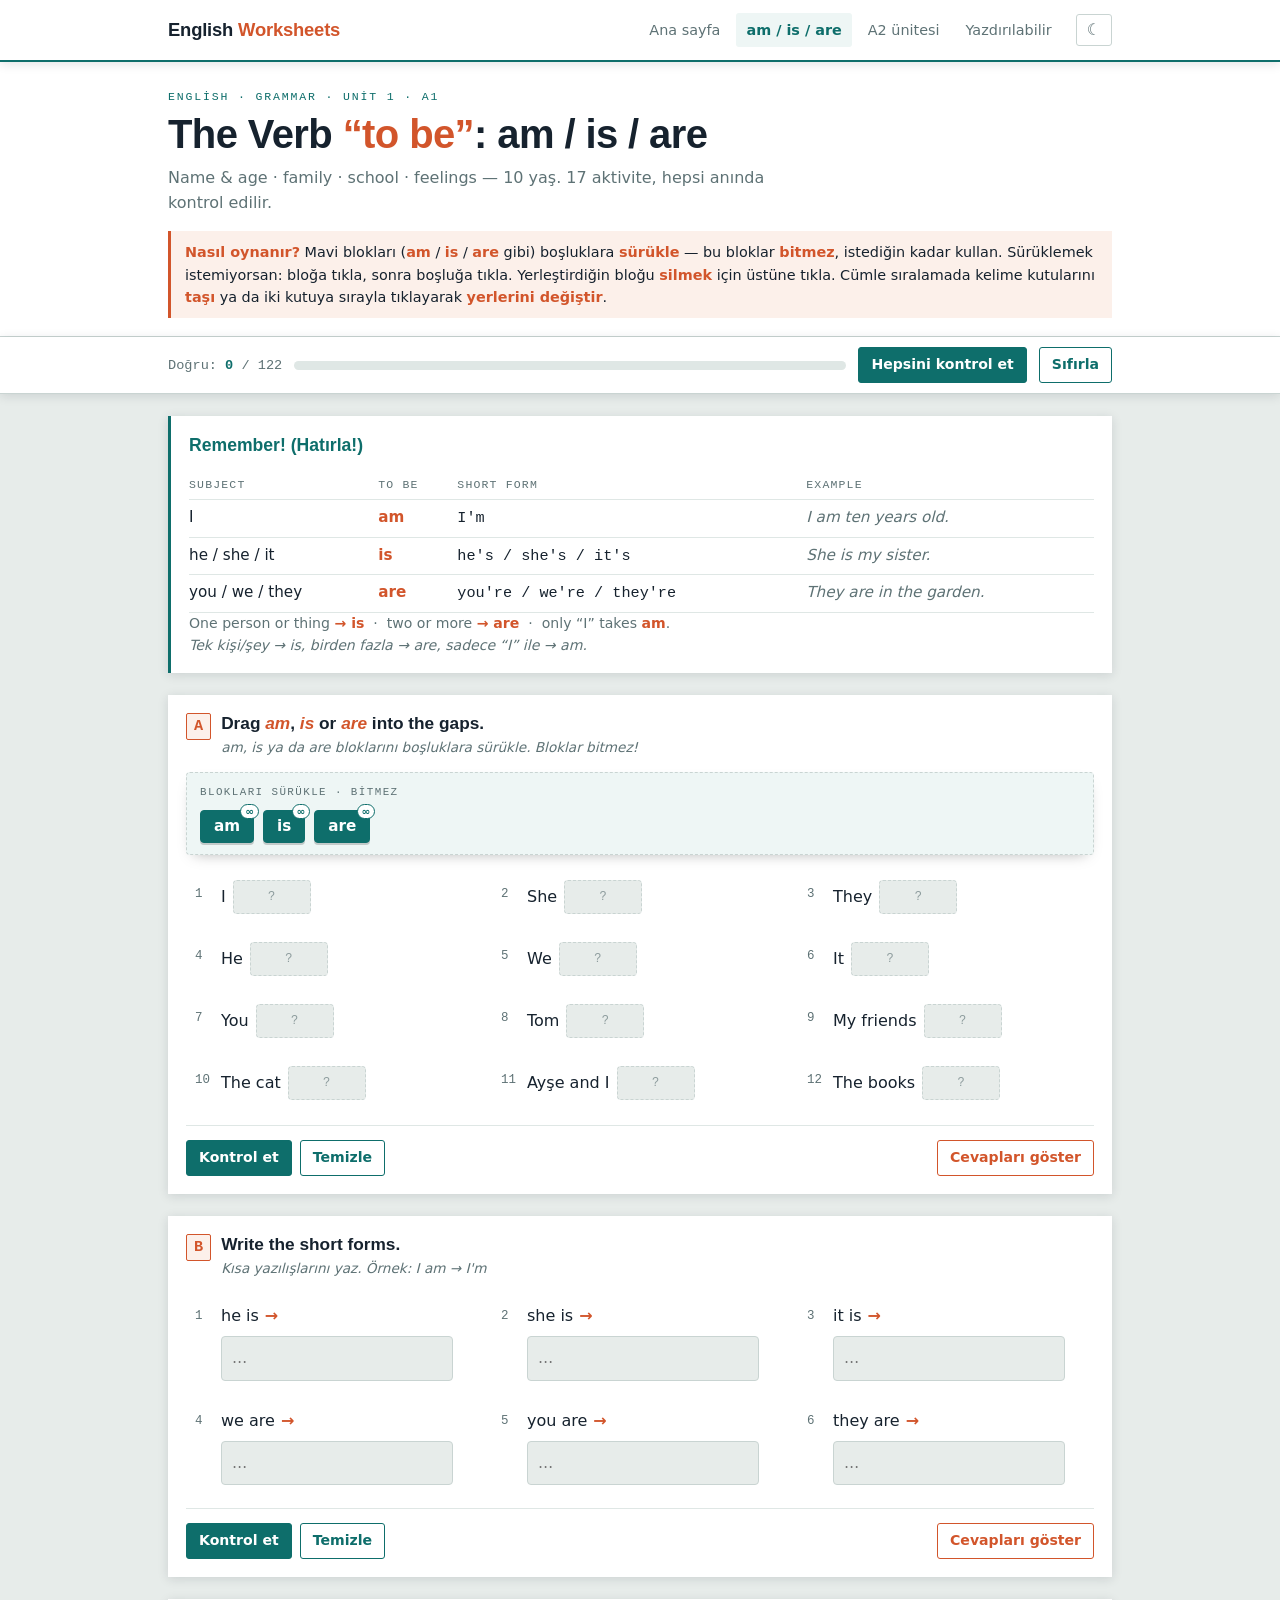
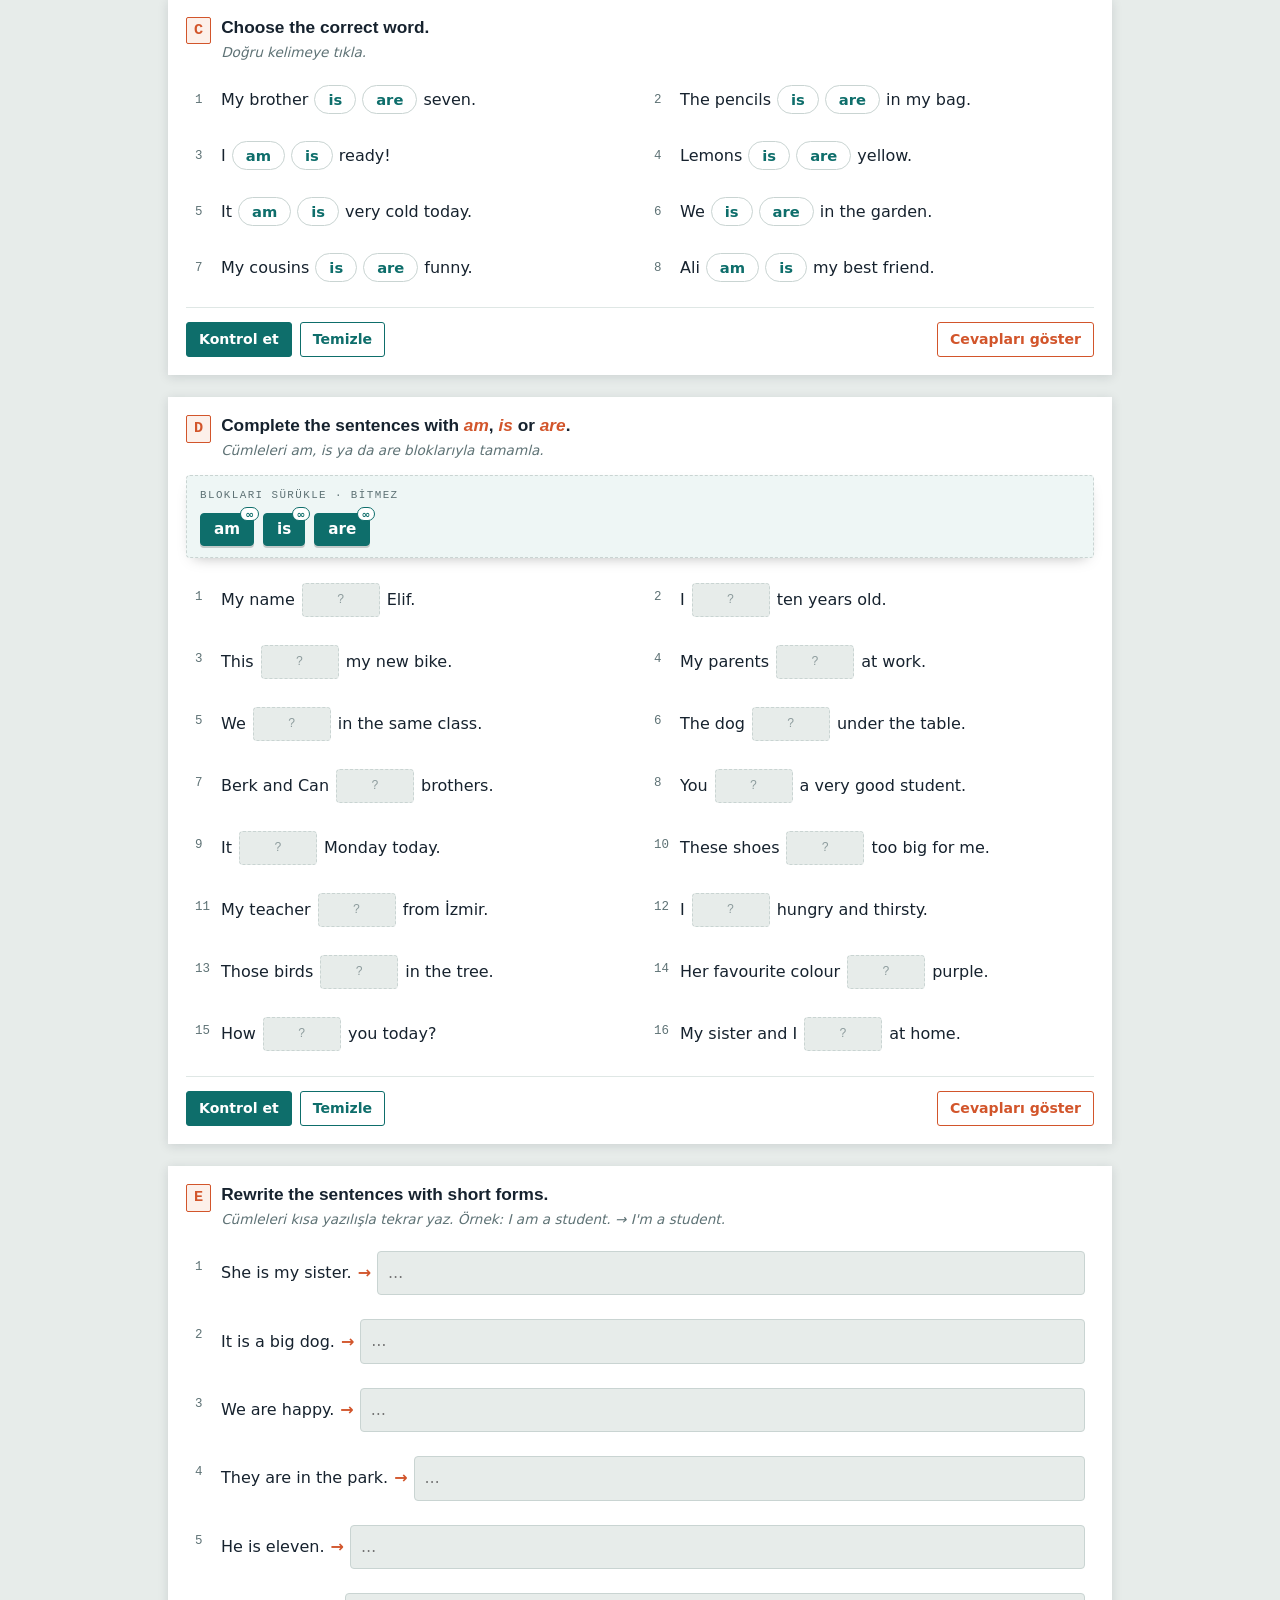
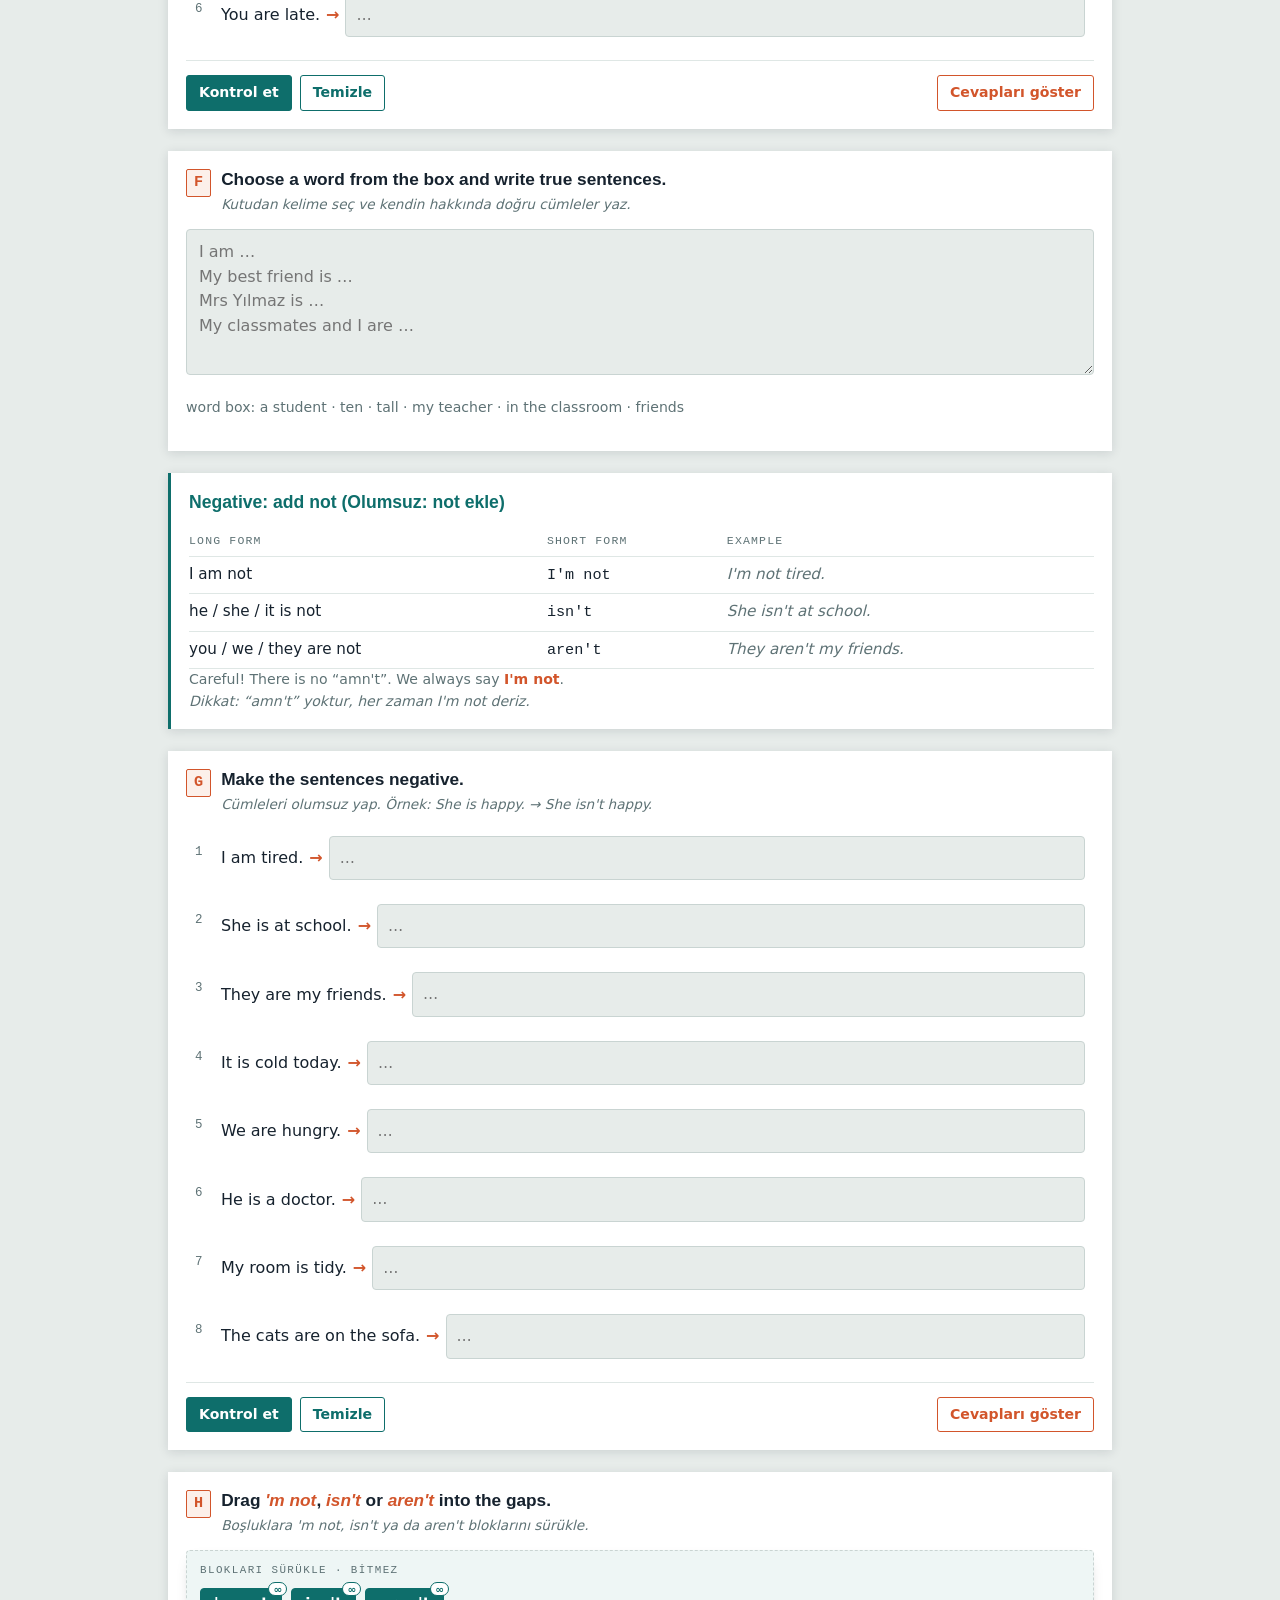
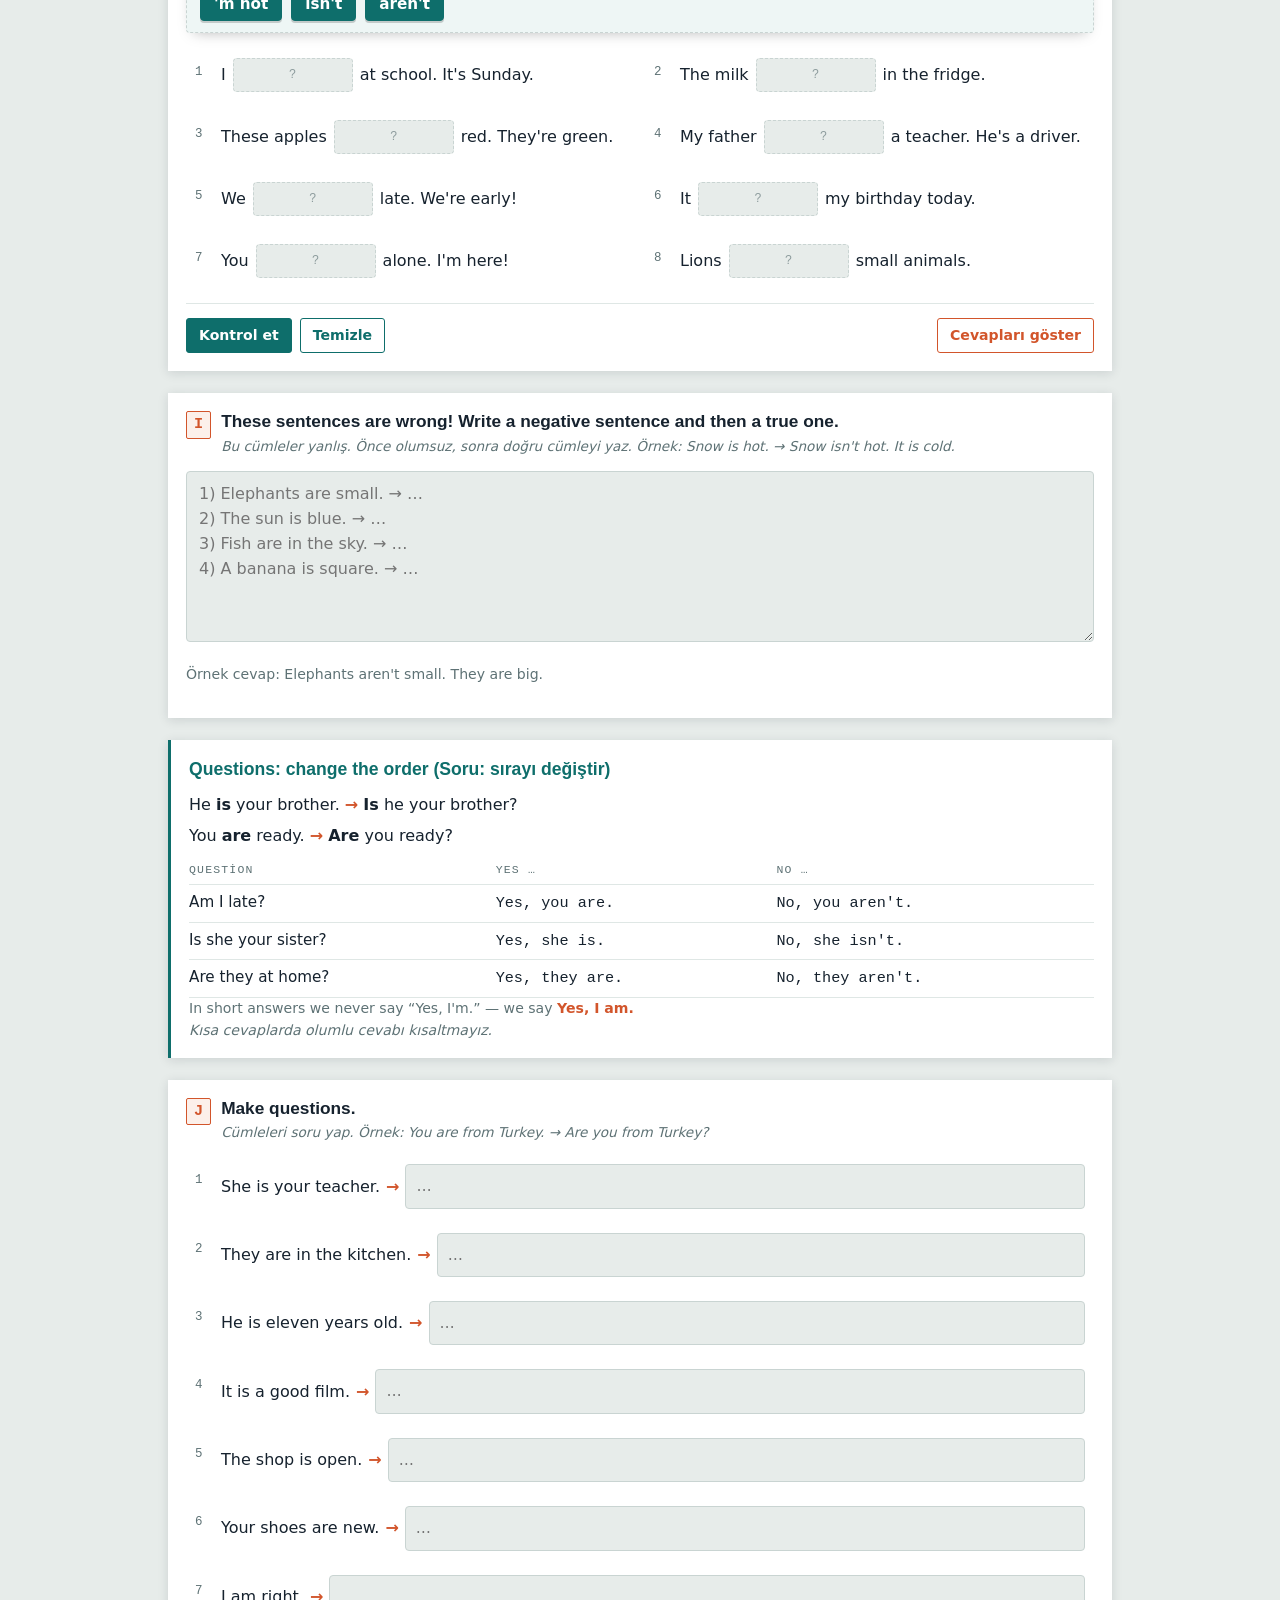
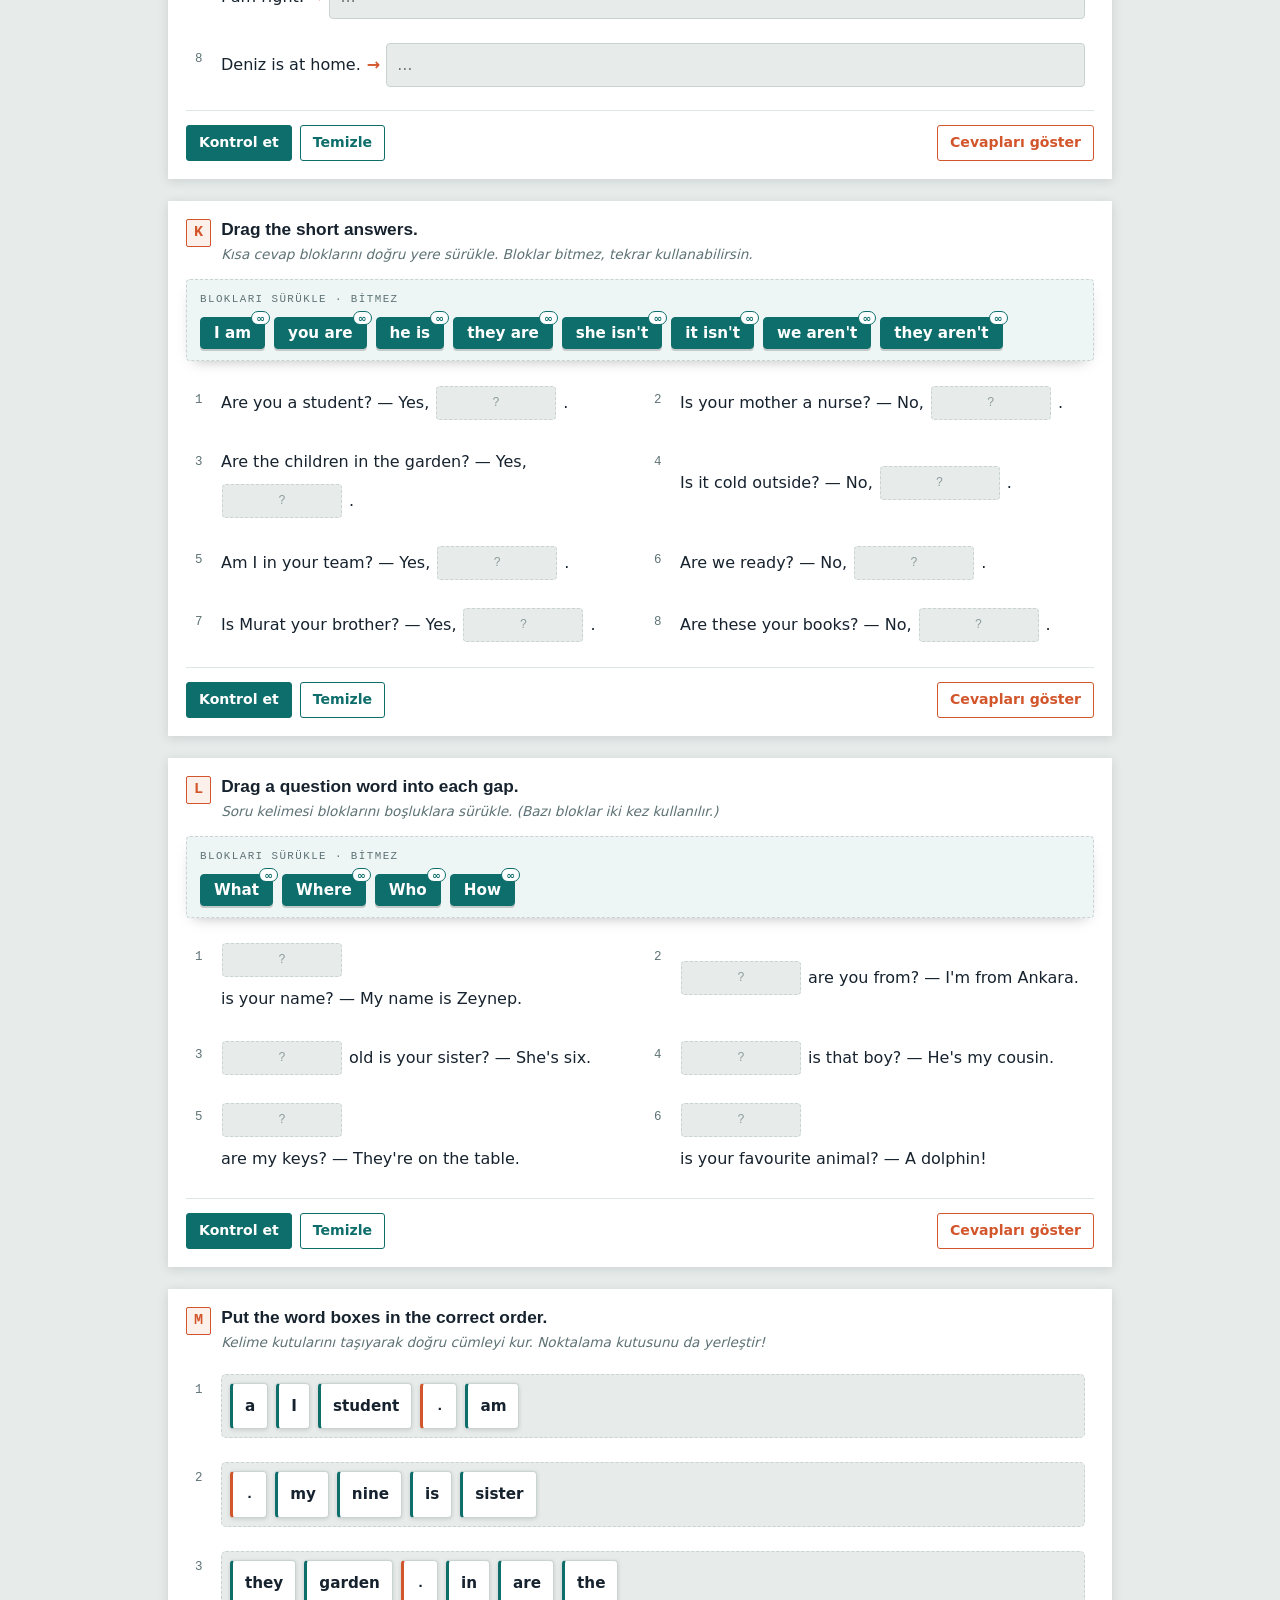
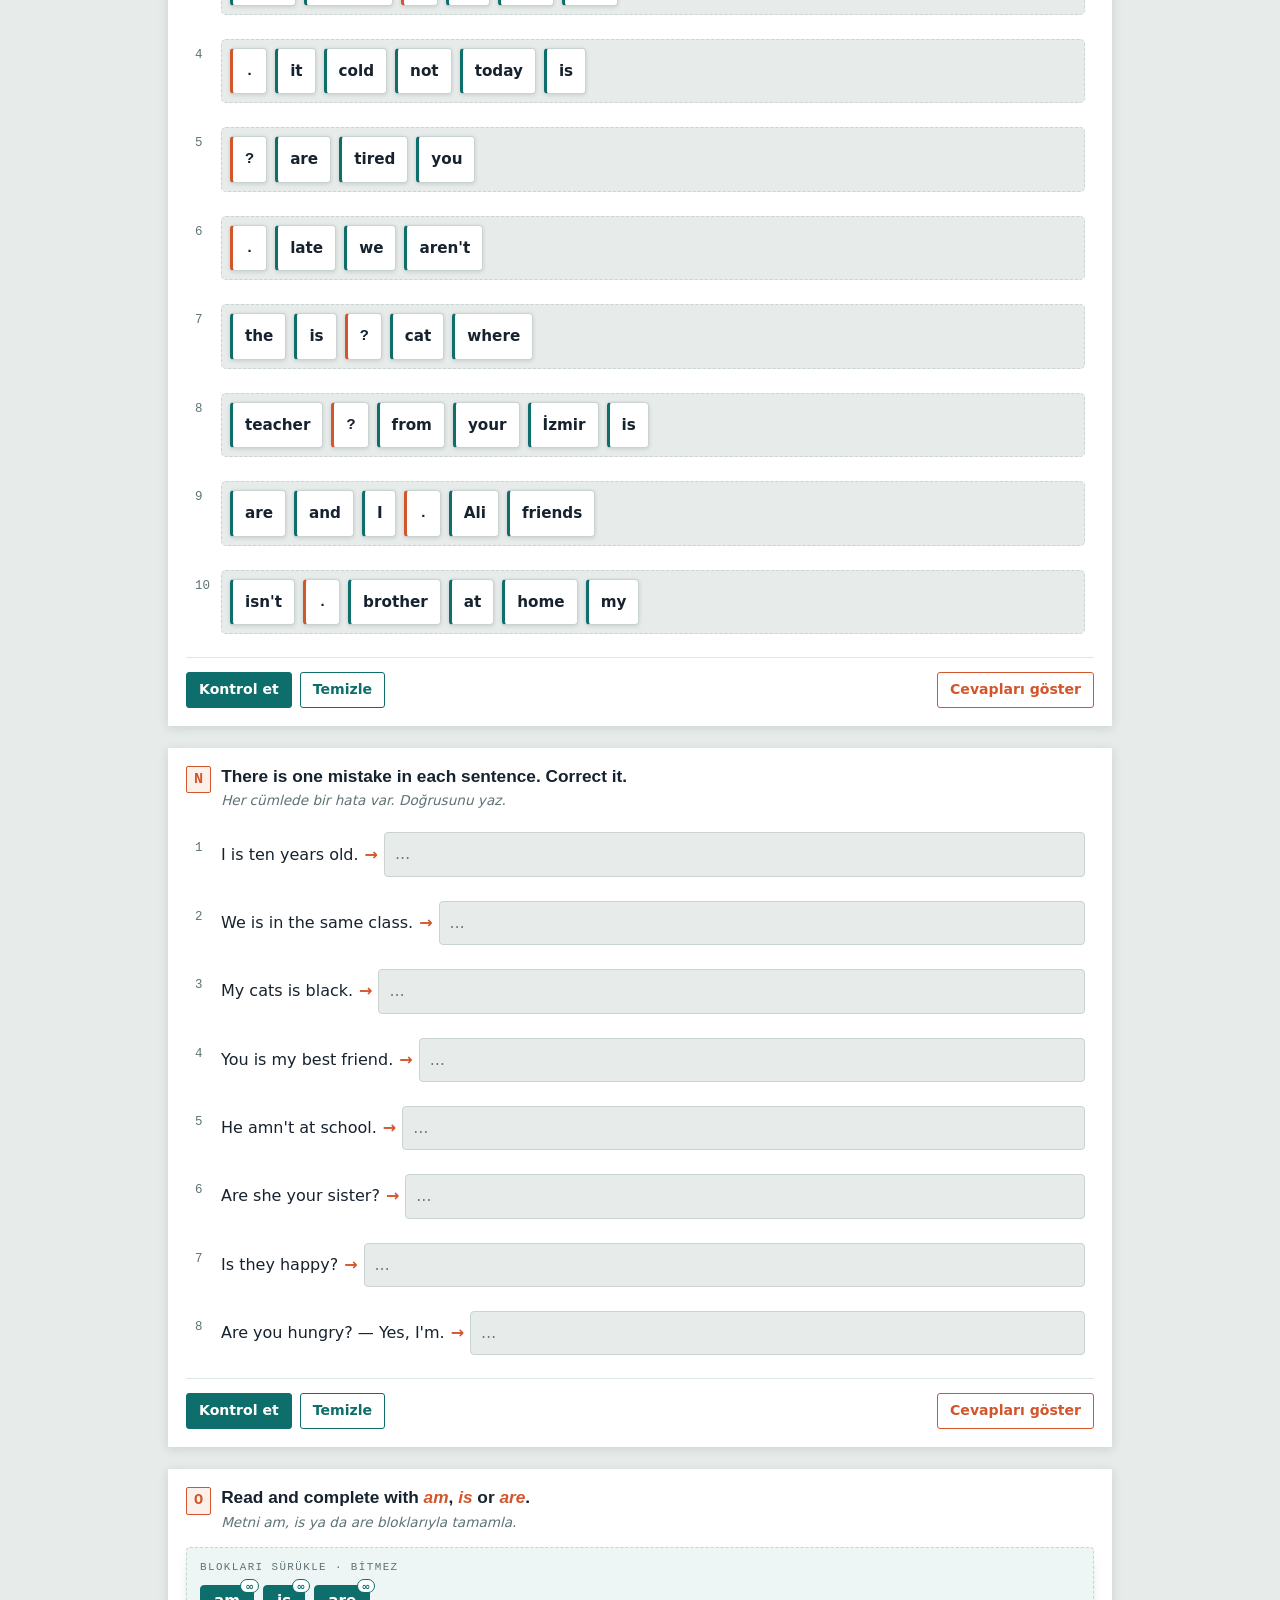
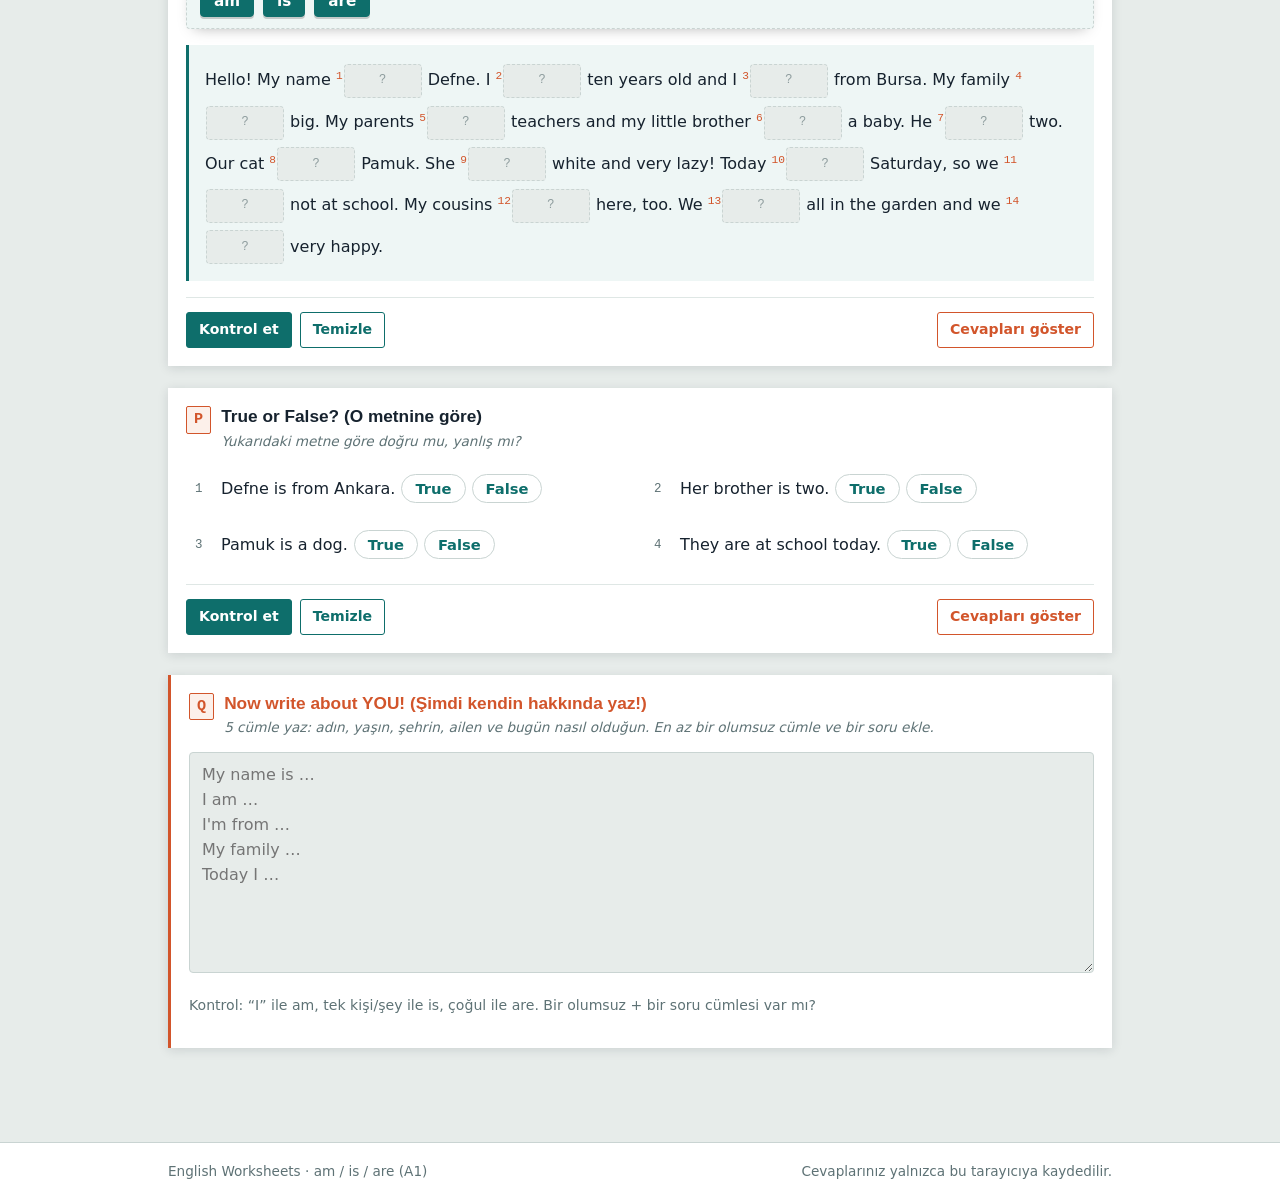
==== commit 7e856bda: "Add reading worksheet for A1 level: "My School Day" with exercises and answer key" ====
--- a/units/am-is-are-a1.html
+++ b/units/am-is-are-a1.html
@@ -15,7 +15,7 @@
       <a href="../index.html">Ana sayfa</a>
       <a href="am-is-are-a1.html" aria-current="page">am / is / are</a>
       <a href="am-is-are-a2.html">A2 ünitesi</a>
-      <a href="../am-is-are-worksheet.html">Yazdırılabilir</a>
+      <a href="../worksheets/am-is-are-worksheet.html">Yazdırılabilir</a>
     </nav>
     <button class="theme-btn" type="button" title="Açık / koyu tema" aria-label="Temayı değiştir">☾</button>
   </div>
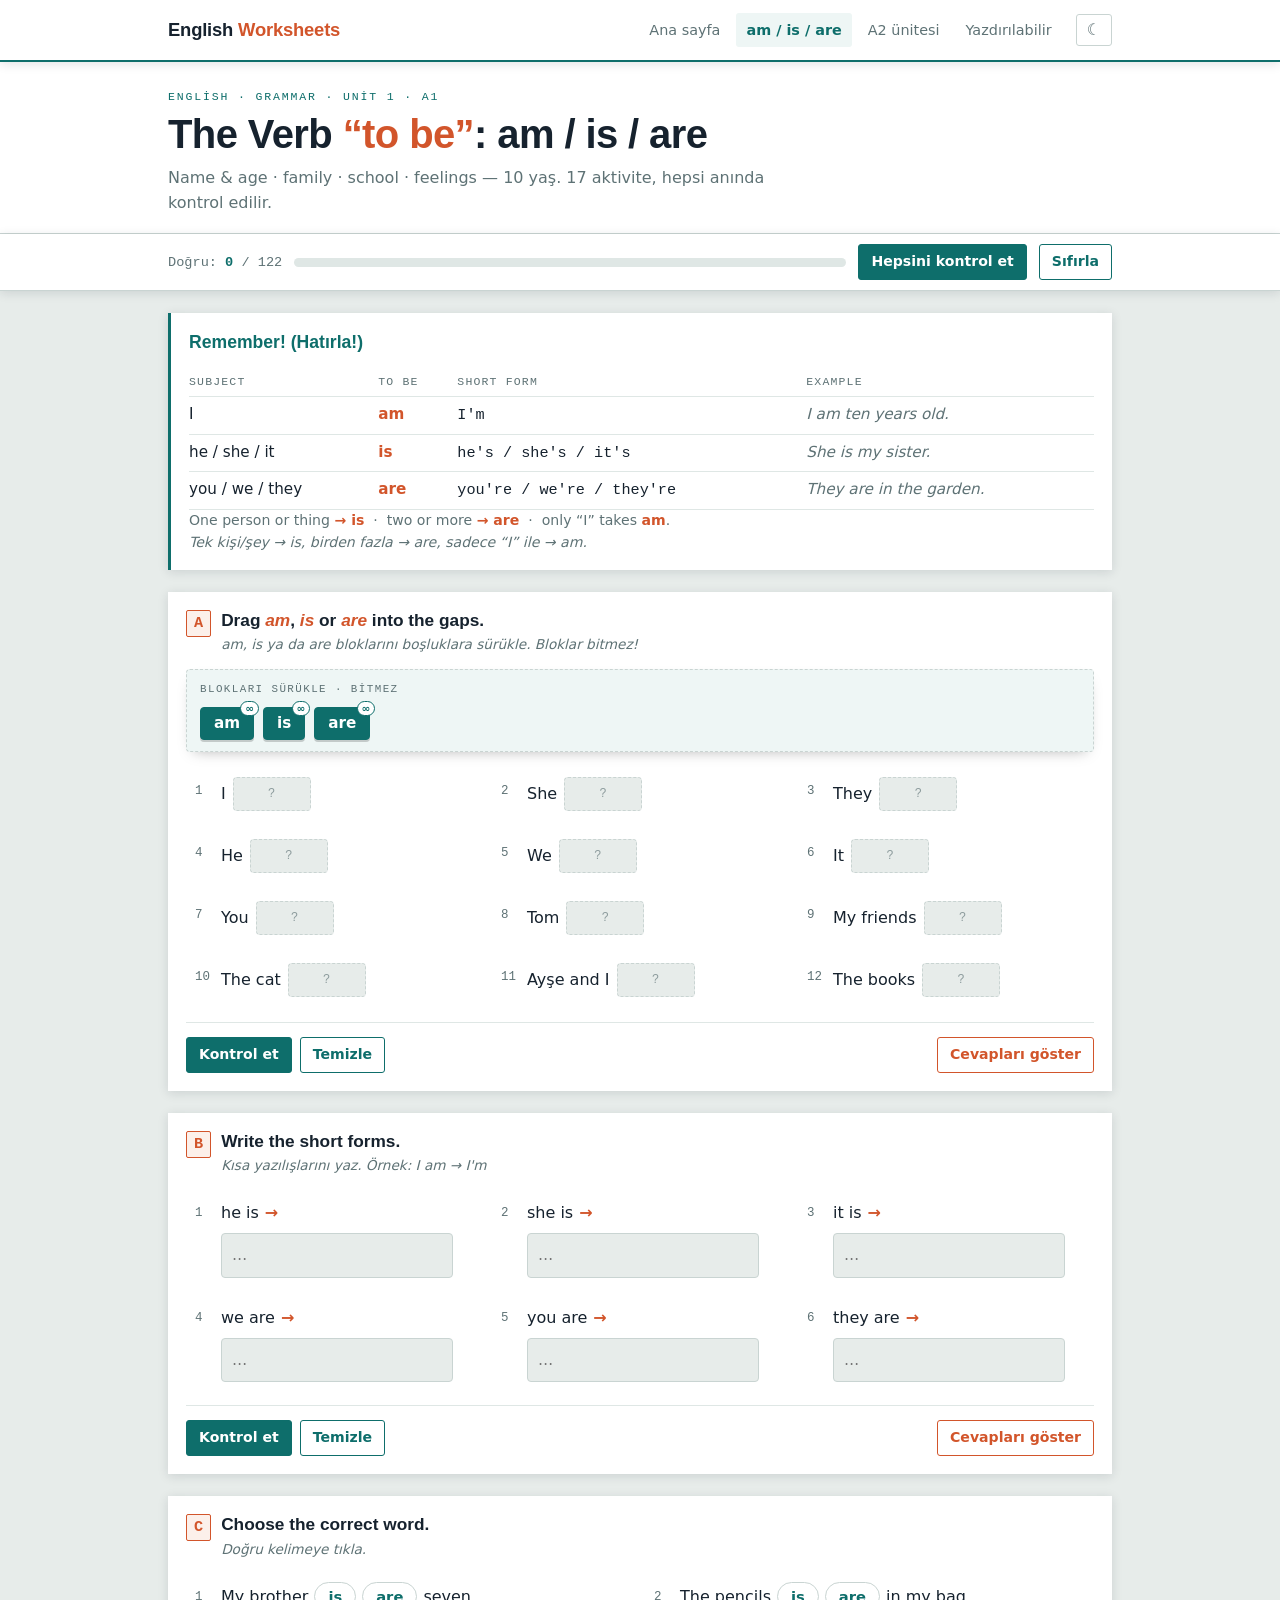
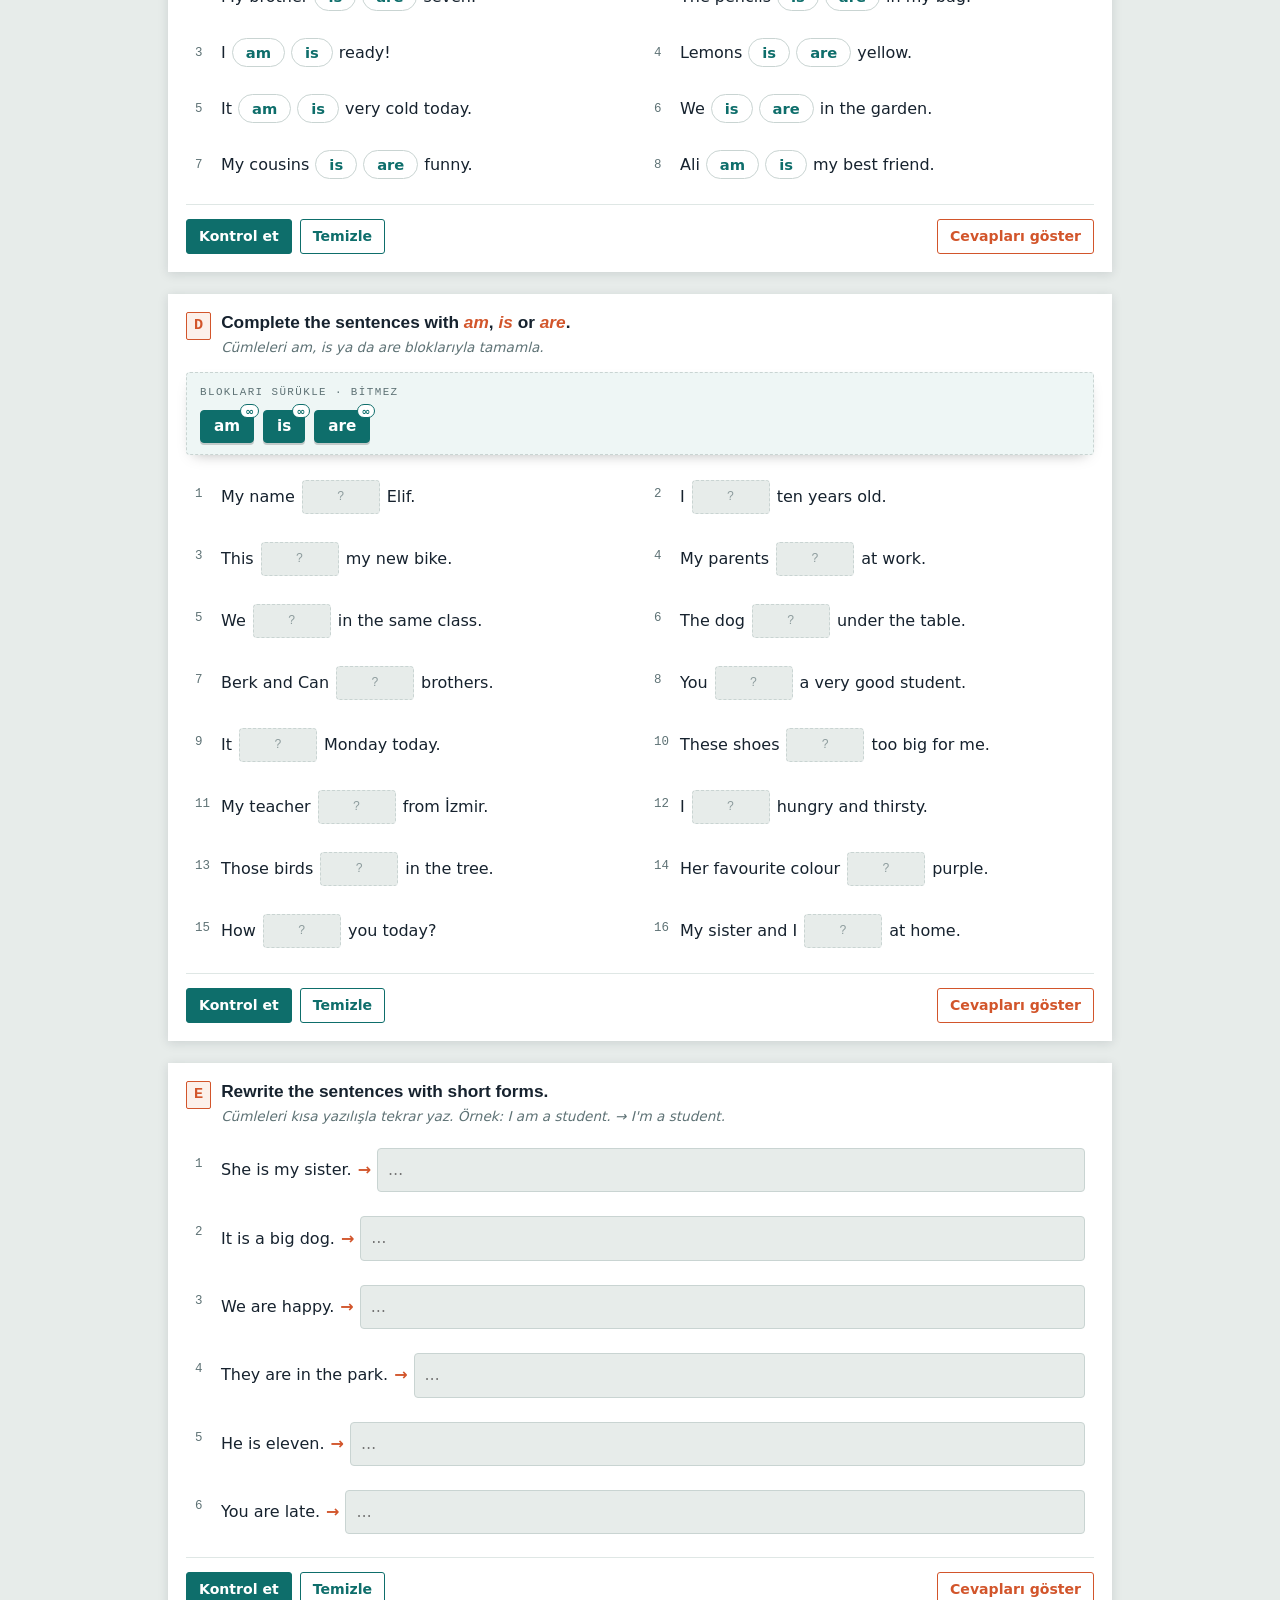
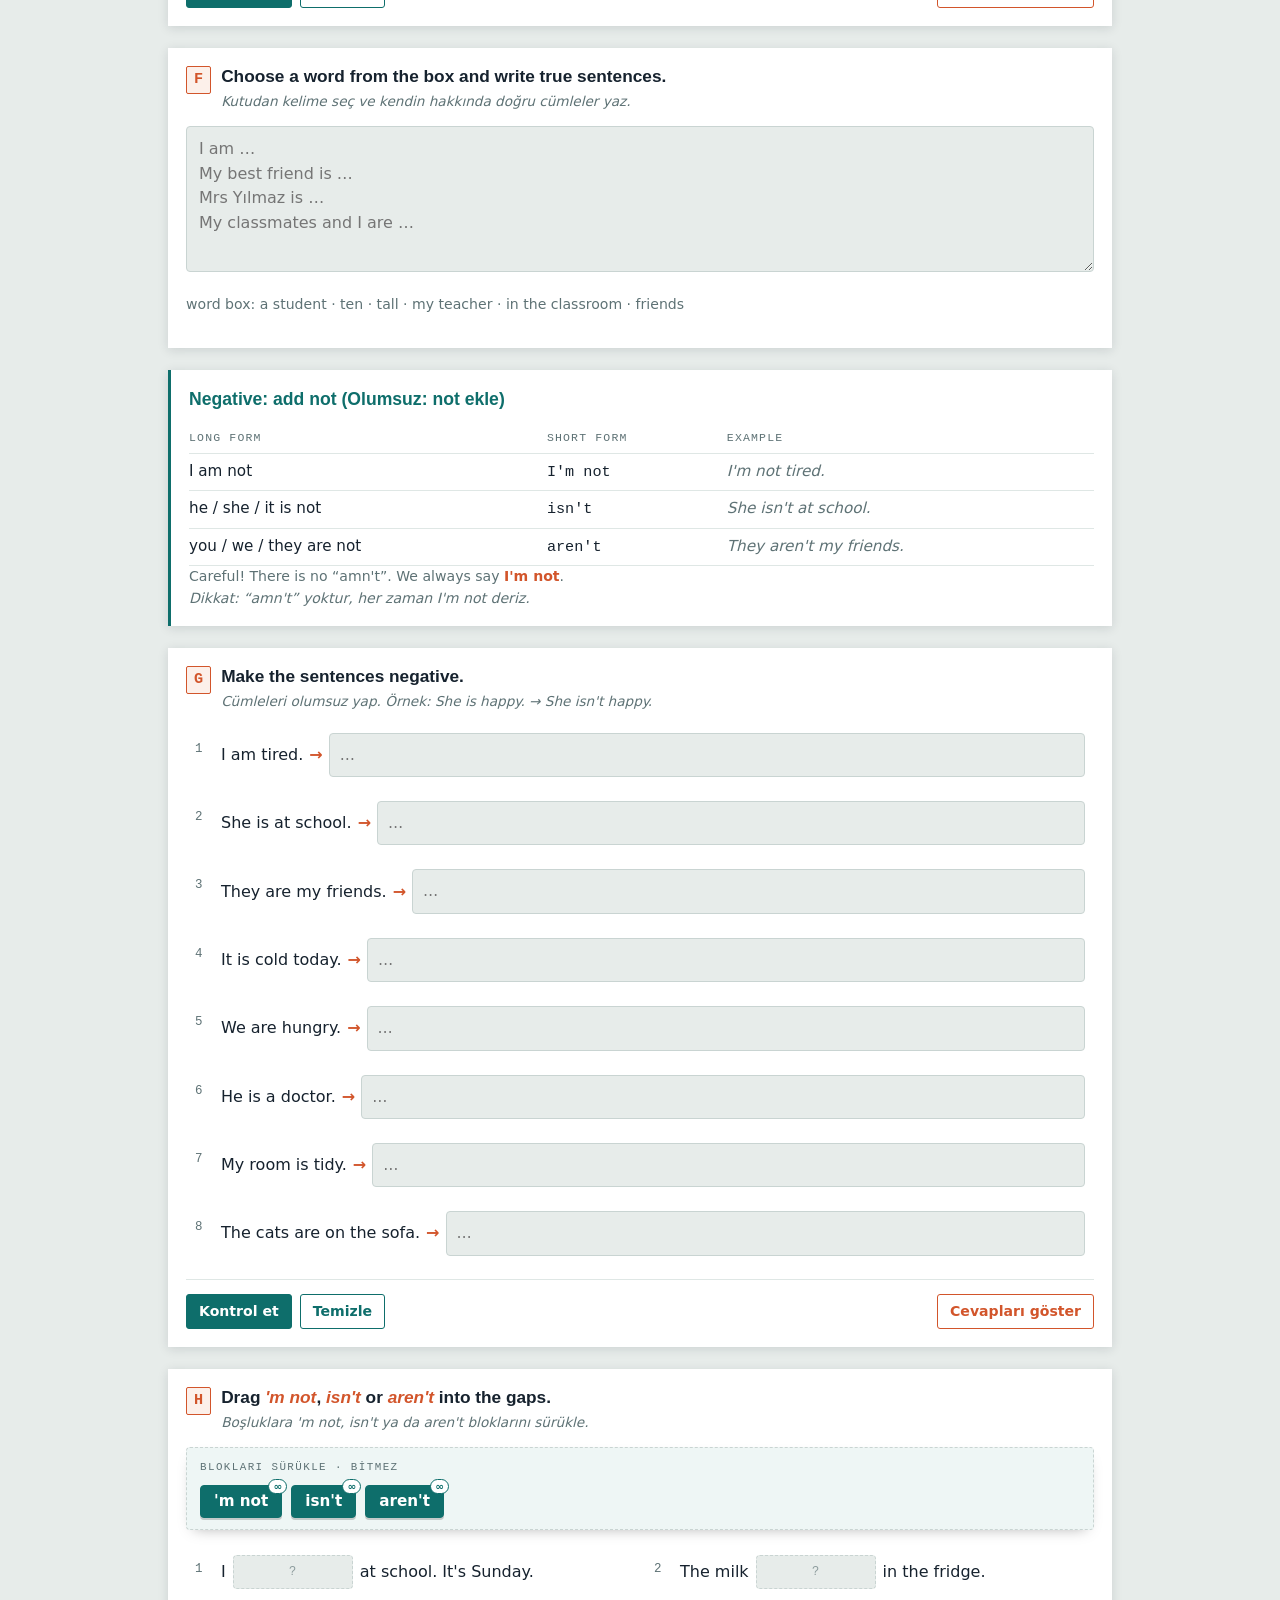
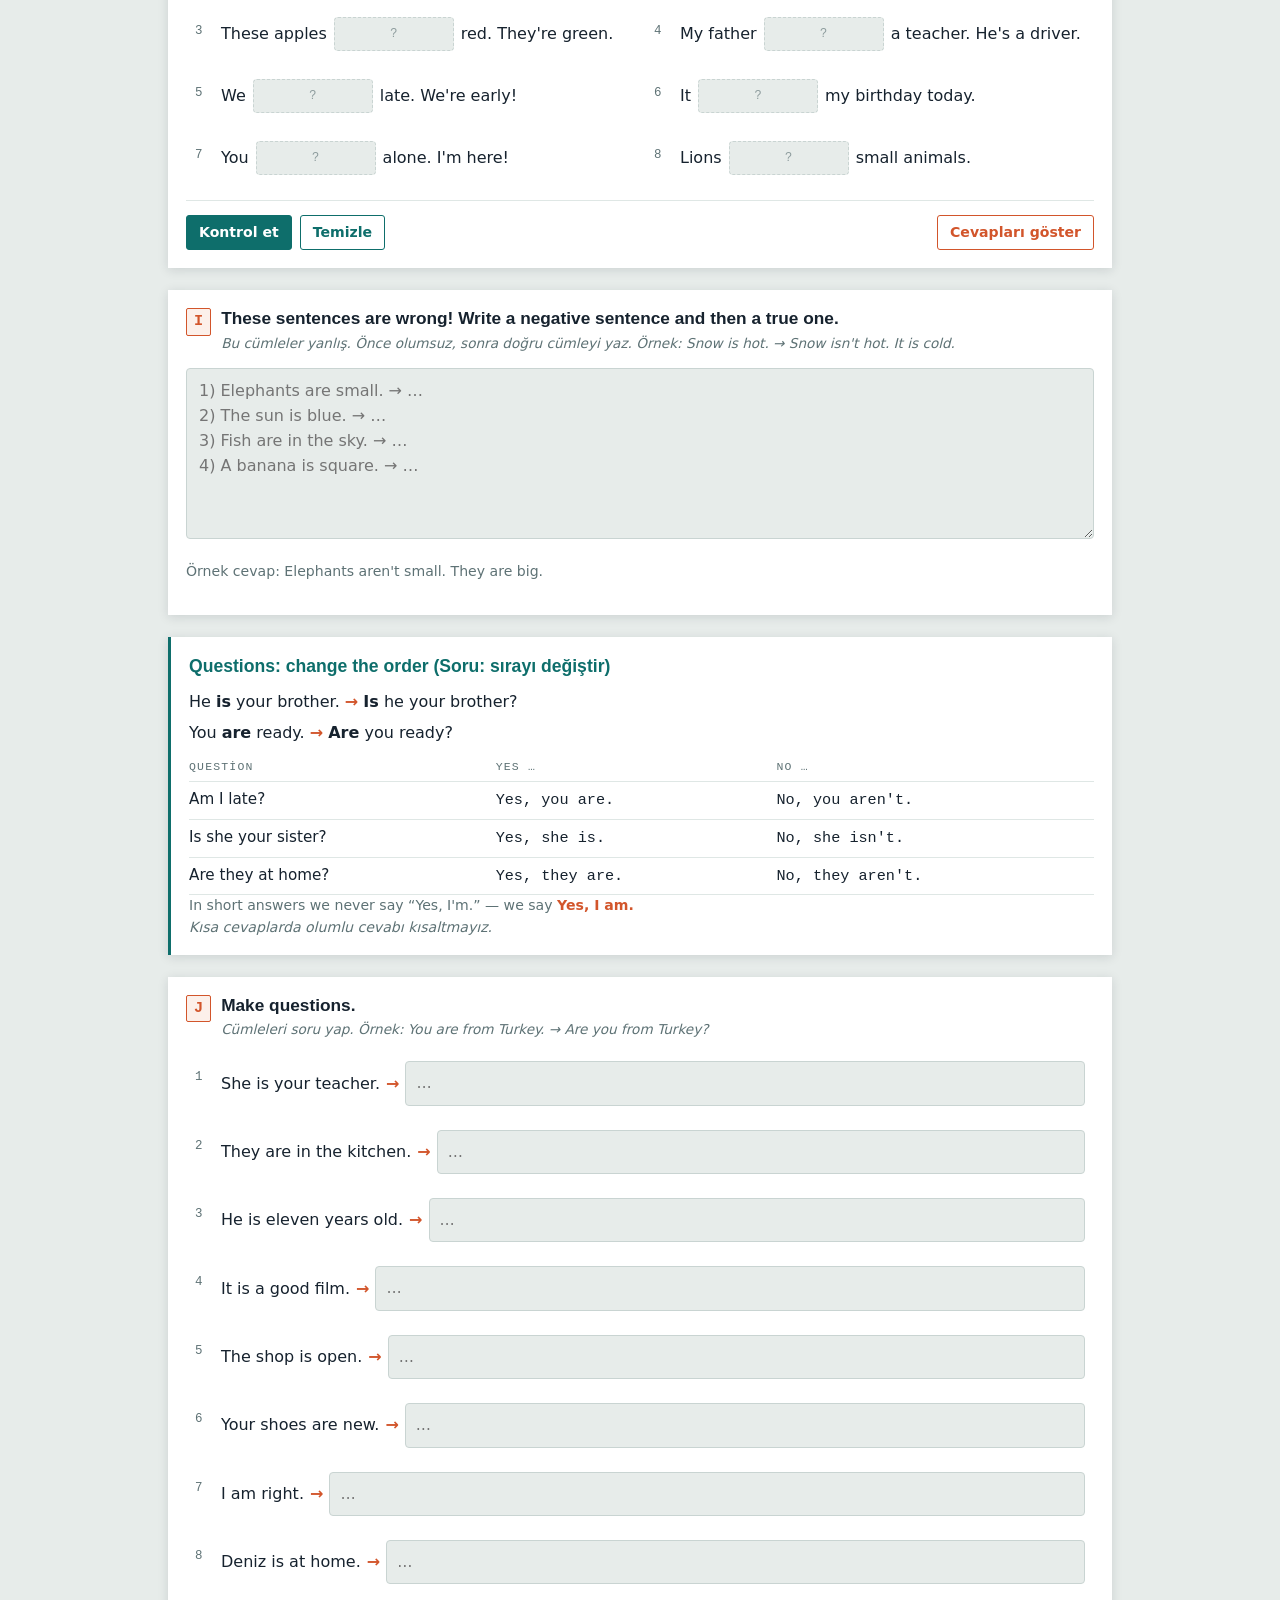
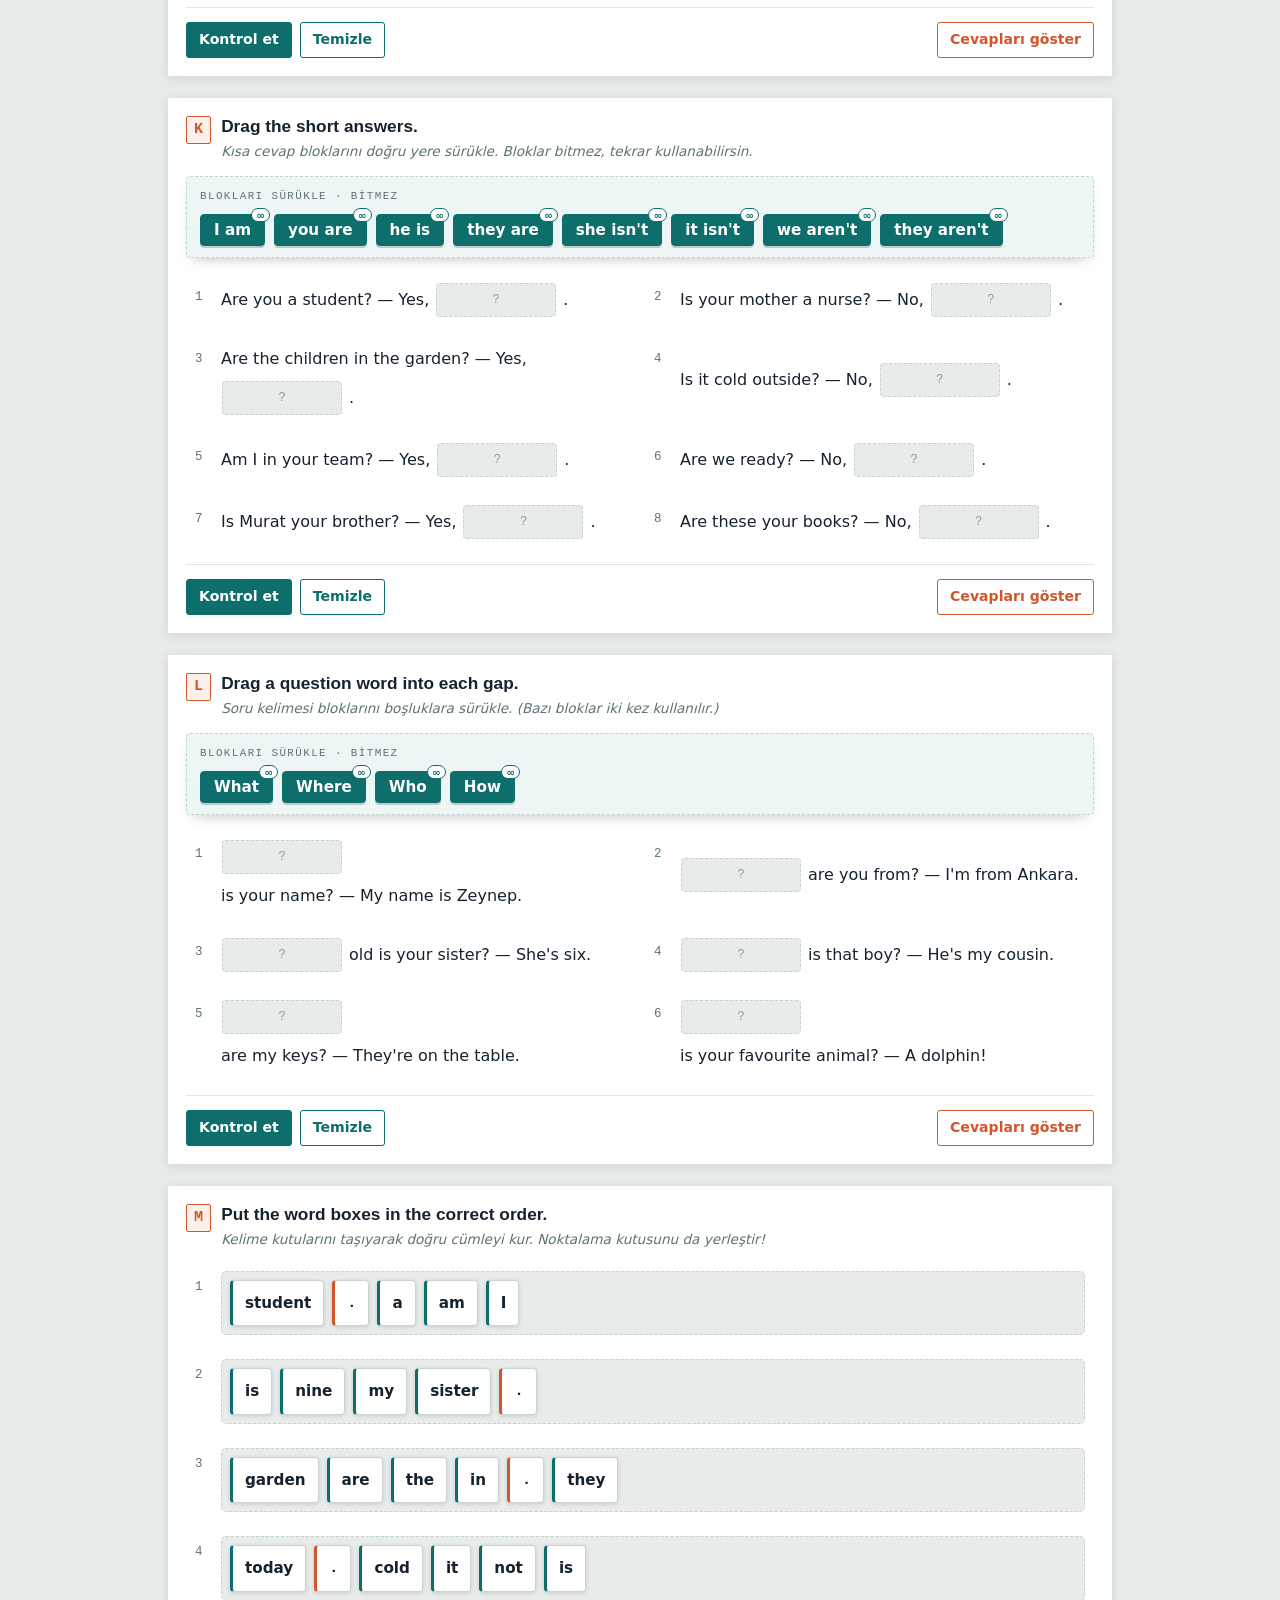
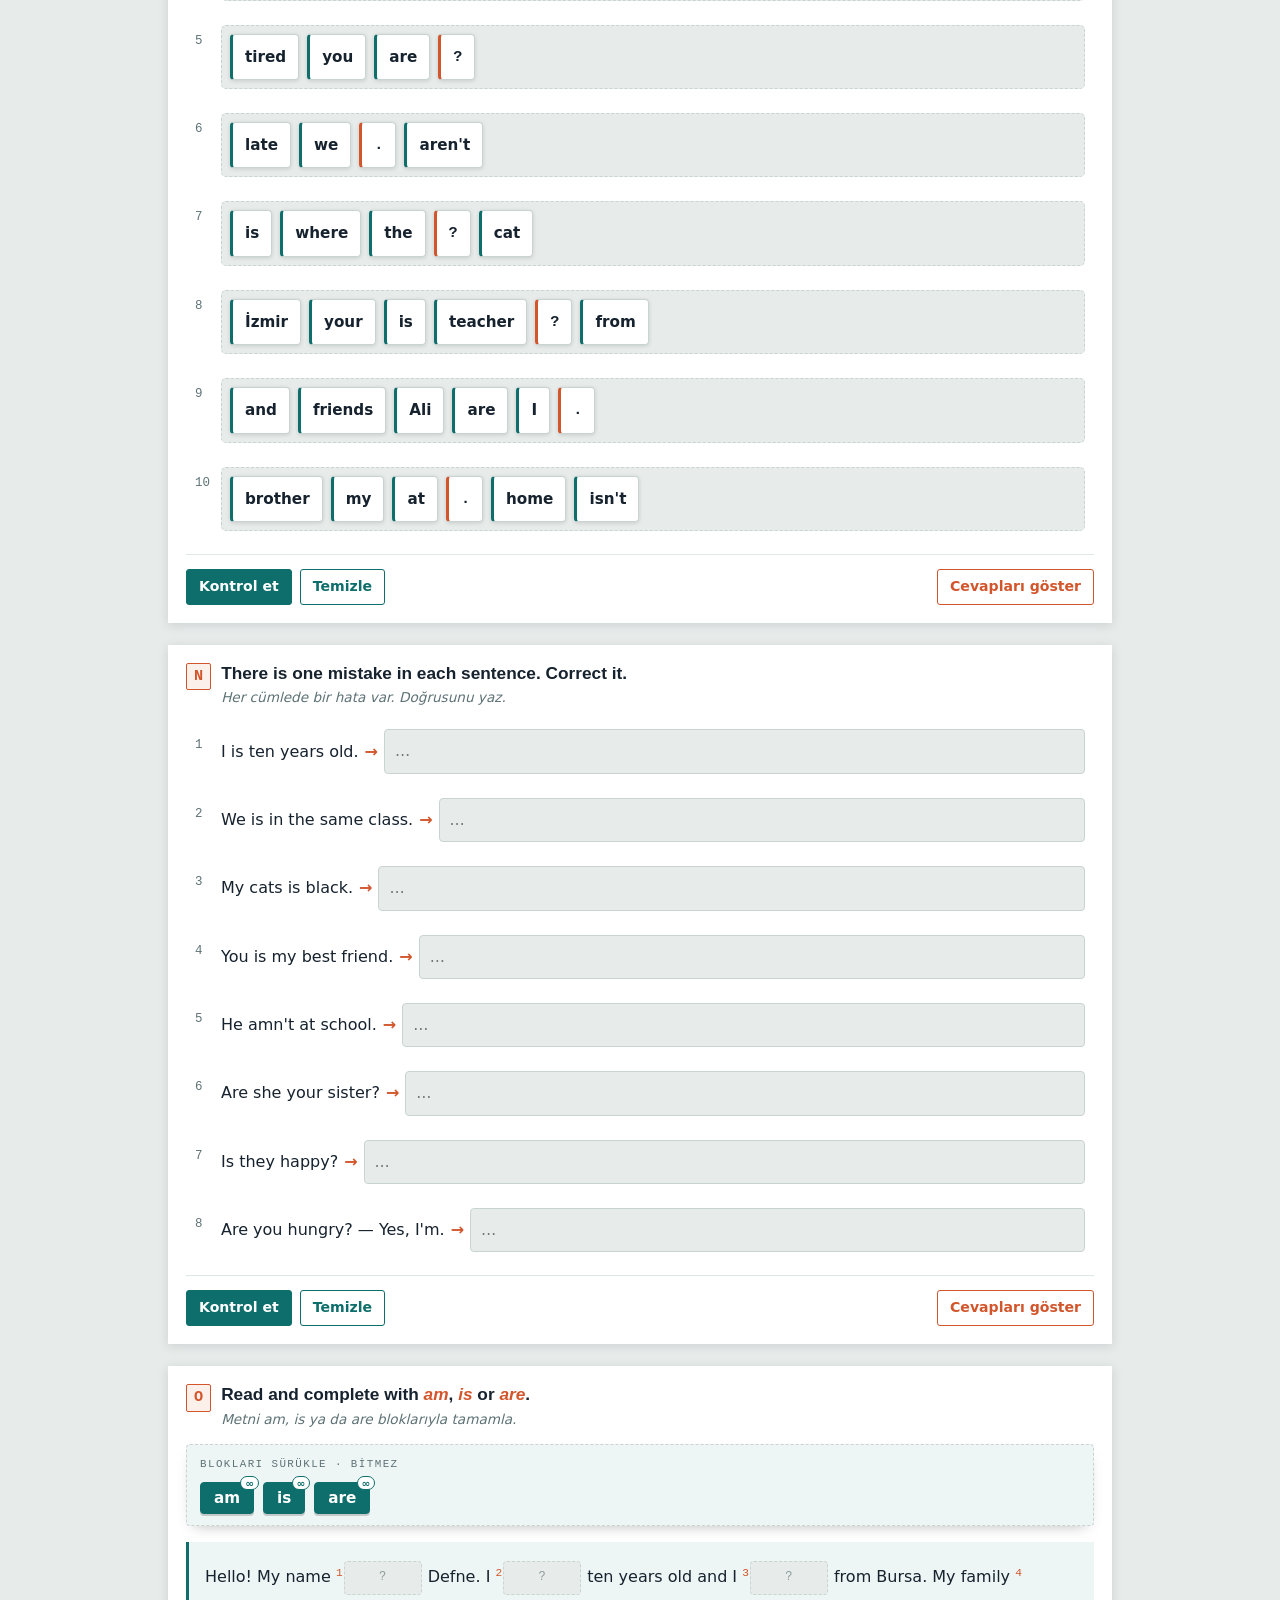
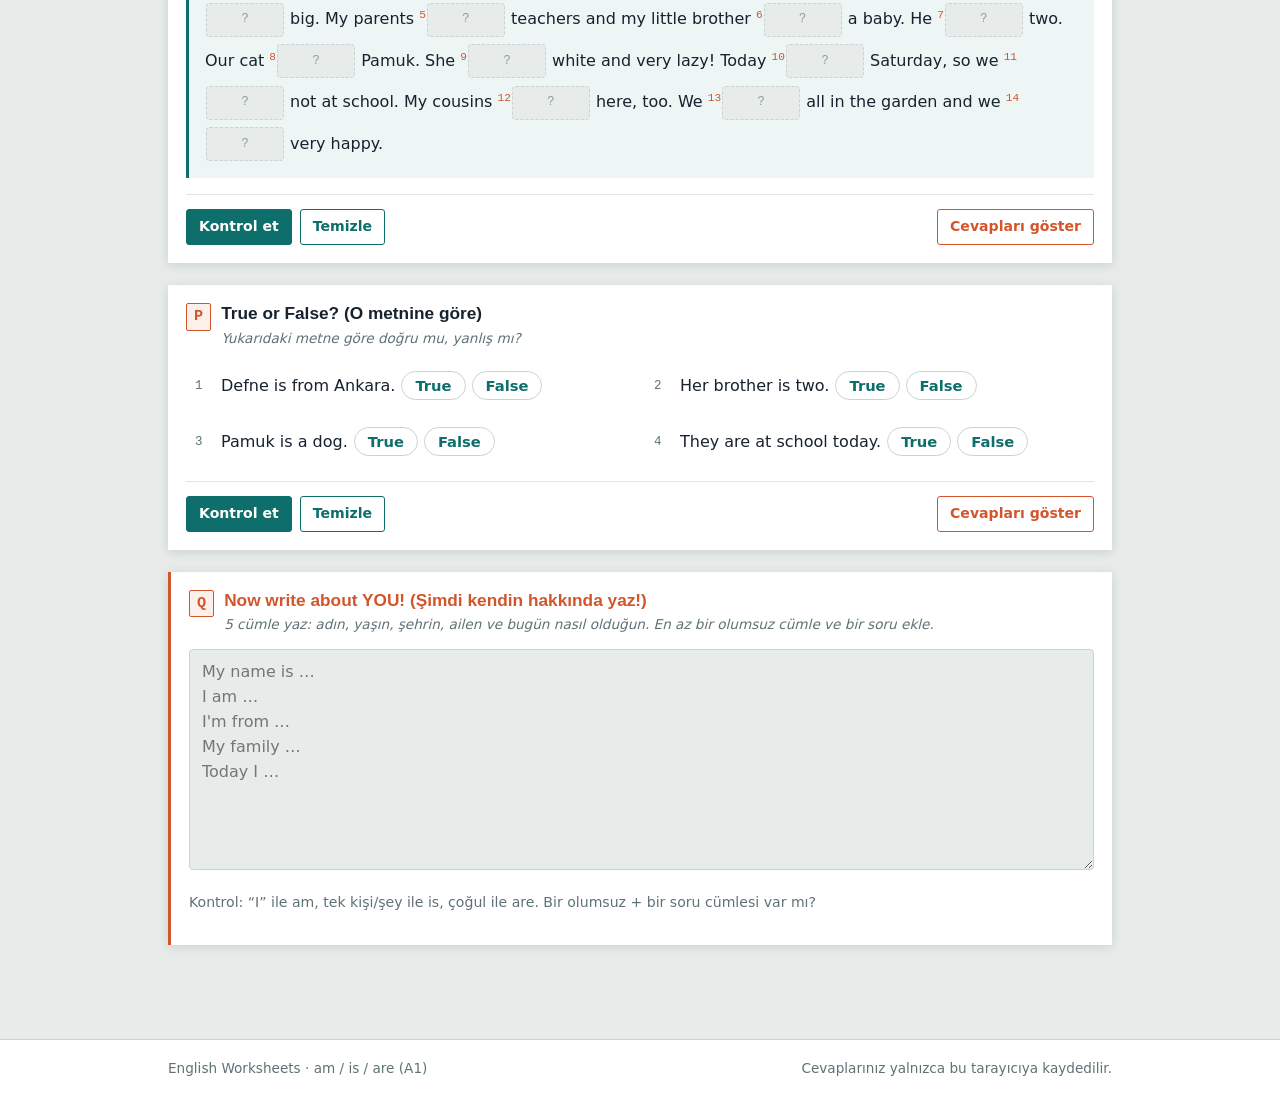
==== commit ac9f554e: "Update reading worksheet layout and content for A1 level - Adjusted margin for self-check section fo" ====
--- a/units/am-is-are-a1.html
+++ b/units/am-is-are-a1.html
@@ -26,12 +26,6 @@
     <p class="eyebrow">English · Grammar · Unit 1 · A1</p>
     <h1>The Verb <em>“to be”</em>: am / is / are</h1>
     <p class="lede">Name &amp; age · family · school · feelings — 10 yaş. 17 aktivite, hepsi anında kontrol edilir.</p>
-    <div class="howto">
-      <b>Nasıl oynanır?</b>
-      Mavi blokları (<b>am</b> / <b>is</b> / <b>are</b> gibi) boşluklara <b>sürükle</b> — bu bloklar <b>bitmez</b>, istediğin kadar kullan.
-      Sürüklemek istemiyorsan: bloğa tıkla, sonra boşluğa tıkla. Yerleştirdiğin bloğu <b>silmek</b> için üstüne tıkla.
-      Cümle sıralamada kelime kutularını <b>taşı</b> ya da iki kutuya sırayla tıklayarak <b>yerlerini değiştir</b>.
-    </div>
   </div>
 </div>
 
--- a/assets/style.css
+++ b/assets/style.css
@@ -278,15 +278,6 @@
   border-bottom: 1px solid var(--rule);
   padding: 26px 0 18px;
 }
-.howto {
-  margin: 16px 0 0;
-  border-left: 3px solid var(--orange);
-  background: var(--orange-tint);
-  padding: 10px 14px;
-  font-size: .9rem;
-}
-.howto b { color: var(--orange); }
-
 /* progress bar */
 .progress-bar {
   position: sticky;
